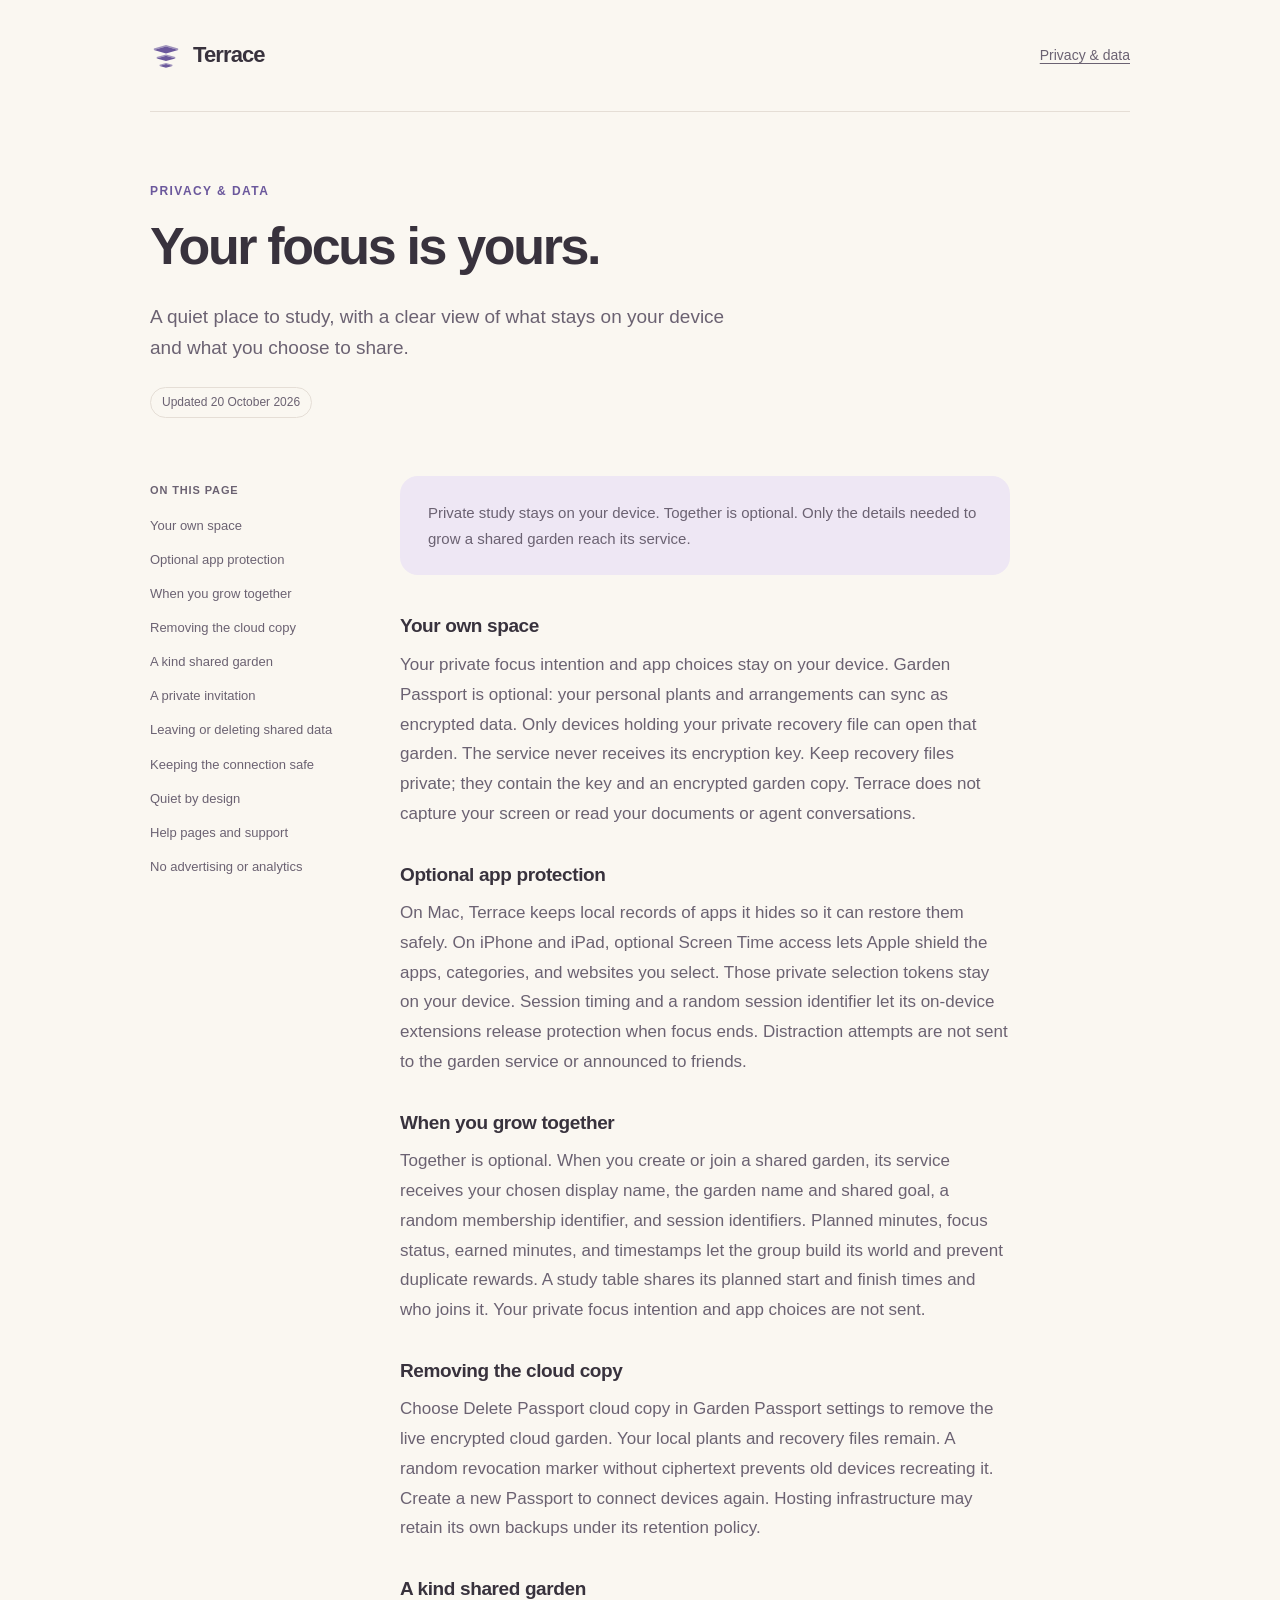
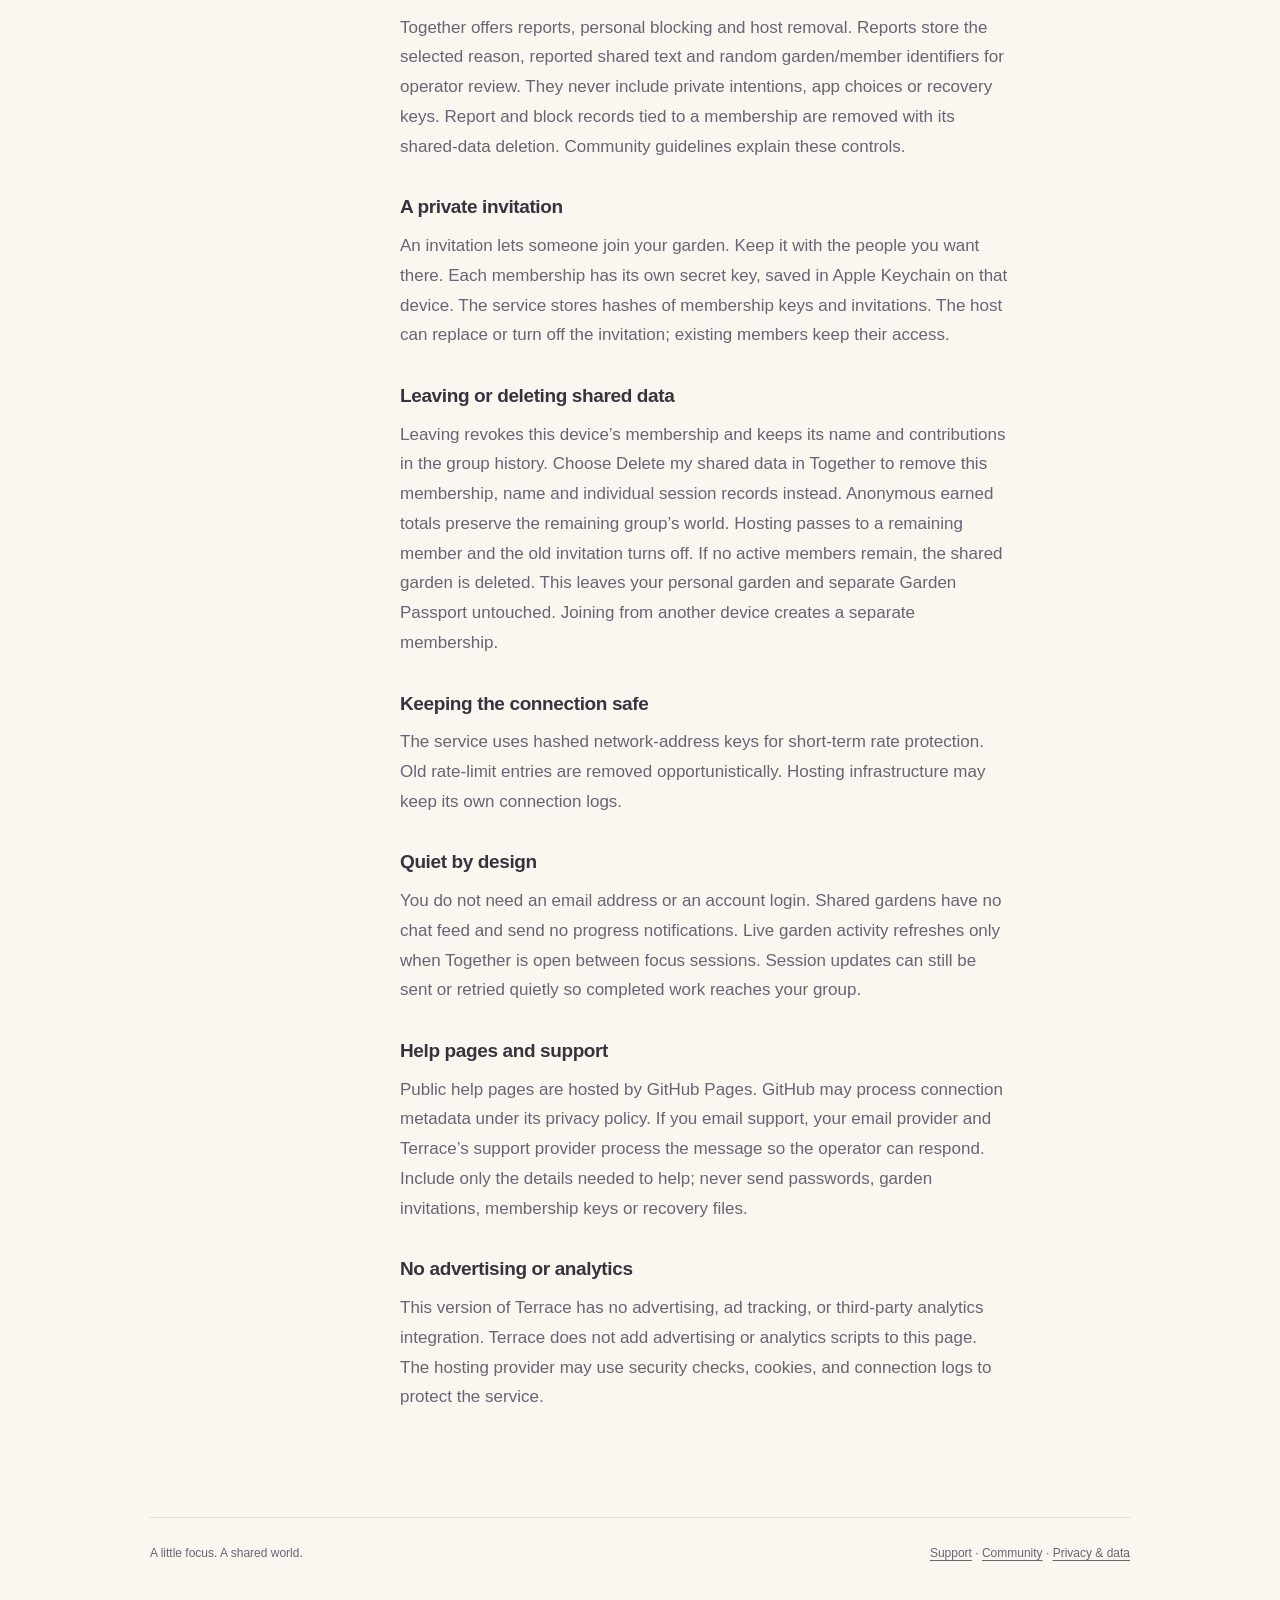
==== docs/privacy/index.html @ 82a07c38 "Publish Terrace privacy, support and community pages" ====
<!doctype html>
<html lang="en"><head><meta charset="utf-8"><meta name="referrer" content="no-referrer"><meta http-equiv="Content-Security-Policy" content="default-src 'none'; style-src 'unsafe-inline'; img-src 'self'; base-uri 'none'; form-action 'none'"><meta name="viewport" content="width=device-width, initial-scale=1"><title>Privacy & data — Terrace</title><meta name="description" content="How Terrace handles local focus, optional app protection, and invite-only shared gardens."><style>
  :root { color-scheme: light dark; --paper:#faf7f1; --card:#fffdf8; --ink:#38323d; --muted:#6b6272; --line:#e5ded6; --violet:#6b589c; --wash:#eee7f4; }
  * { box-sizing:border-box; }
  html { scroll-padding-top:2rem; }
  body { margin:0; background:var(--paper); color:var(--ink); font:17px/1.75 -apple-system,BlinkMacSystemFont,"Segoe UI",sans-serif; -webkit-font-smoothing:antialiased; }
  a { color:var(--violet); text-underline-offset:.22em; }
  a:focus-visible { outline:3px solid var(--violet); outline-offset:5px; border-radius:3px; }
  .skip { position:absolute; left:1rem; top:-5rem; padding:.5rem 1rem; background:var(--card); z-index:2; }
  .skip:focus { top:1rem; }
  .shell { max-width:1060px; margin:auto; padding:0 40px; }
  .masthead { display:flex; justify-content:space-between; align-items:center; gap:20px; min-height:112px; border-bottom:1px solid var(--line); }
  .brand { display:inline-flex; align-items:center; gap:11px; color:var(--ink); font-size:22px; font-weight:650; letter-spacing:-.04em; text-decoration:none; }
  .mark { display:block; flex:none; width:32px; height:32px; fill:var(--violet); }
  .mark .fold { opacity:.62; }
  .nav-link { color:var(--muted); font-size:14px; }
  .intro { max-width:720px; padding:70px 0 58px; }
  .eyebrow { color:var(--violet); font-size:12px; line-height:1.5; font-weight:650; letter-spacing:.12em; text-transform:uppercase; margin:0 0 17px; }
  h1 { font-size:clamp(34px,5vw,52px); font-weight:590; line-height:1.15; letter-spacing:-.045em; margin:0 0 24px; }
  .lede { max-width:610px; color:var(--muted); font-size:19px; line-height:1.65; margin:0; }
  .date { display:inline-block; color:var(--muted); font-size:12px; margin-top:24px; padding:4px 11px; border:1px solid var(--line); border-radius:20px; }
  .document { display:grid; grid-template-columns:190px minmax(0,1fr); gap:60px; align-items:start; padding-bottom:72px; }
  .contents { font-size:13px; line-height:1.55; padding-top:6px; }
  .contents p { margin:0 0 16px; color:var(--muted); font-size:11px; letter-spacing:.08em; text-transform:uppercase; font-weight:600; }
  .contents ol { list-style:none; padding:0; margin:0; display:grid; gap:14px; }
  .contents a { color:var(--muted); text-decoration:none; }
  .contents a:hover { color:var(--violet); text-decoration:underline; }
  .policy { max-width:610px; }
  .policy section { margin:0 0 33px; }
  h2 { font-size:19px; line-height:1.4; font-weight:620; letter-spacing:-.02em; margin:0 0 10px; }
  .policy p { color:var(--muted); margin:0; }
  .note { background:var(--wash); border-radius:18px; padding:24px 28px; margin:0 0 38px; }
  .note p { margin:0; font-size:15px; line-height:1.7; }
  .footer { display:flex; justify-content:space-between; gap:20px; border-top:1px solid var(--line); padding:25px 0 36px; color:var(--muted); font-size:12px; }
  .footer a { color:var(--muted); }
  .home { min-height:calc(100svh - 195px); display:flex; align-items:center; }
  .home .intro { padding:85px 0 110px; }
  .home h1 { max-width:660px; }
  .home .lede + p { color:var(--muted); font-size:15px; max-width:570px; margin-top:22px; }
  @media (max-width:720px) {
    .shell { padding:0 24px; } .masthead { min-height:88px; }
    .intro { padding:47px 0 36px; } .document { grid-template-columns:1fr; gap:30px; padding-bottom:30px; }
    .contents { padding:0 0 26px; border-bottom:1px solid var(--line); }
    .contents ol { grid-template-columns:repeat(2,minmax(0,1fr)); gap:13px 18px; }
    .lede { font-size:17px; } .note { padding:21px 23px; } .footer { flex-wrap:wrap; }
    .home .intro { padding:65px 0 90px; }
  }
  @media (prefers-color-scheme:dark) {
    :root { --paper:#252127; --card:#302a33; --ink:#f6f0e7; --muted:#bdb1c2; --line:#4d424f; --violet:#c7b6e7; --wash:#38303e; }
  }
  @media (prefers-contrast:more) { :root { --muted:var(--ink); } .contents a { text-decoration:underline; } }
  @media print { :root { color-scheme:light; --paper:#fff; --ink:#000; --muted:#222; } .contents,.skip,.nav-link { display:none; } .document { display:block; } .shell { padding:0; } .intro { padding:30px 0; } .note { border:1px solid #ddd; } }
</style></head>
<body><a class="skip" href="#main">Skip to content</a><div class="shell">
<header class="masthead"><a class="brand" href="../" aria-label="Terrace home"><svg class="mark" viewBox="0 0 100 100" aria-hidden="true" focusable="false"><path class="fold" d="M 12 31 L 50 20 L 88 31 L 88 26.5 L 50 15.5 L 12 26.5 Z M 21 57.5 L 50 49 L 79 57.5 L 79 53.5 L 50 45 L 21 53.5 Z M 30 81 L 50 75 L 70 81 L 70 77.5 L 50 71.5 L 30 77.5 Z"/><path d="M 12 31 L 50 42 L 88 31 L 50 20 Z M 21 57.5 L 50 66 L 79 57.5 L 50 49 Z M 30 81 L 50 87 L 70 81 L 50 75 Z"/></svg>Terrace</a><a class="nav-link" href="../privacy/">Privacy &amp; data</a></header>
<main id="main"><div class="intro"><p class="eyebrow">Privacy &amp; data</p><h1>Your focus is yours.</h1><p class="lede">A quiet place to study, with a clear view of what stays on your device and what you choose to share.</p><time class="date" datetime="2026-10-20">Updated 20 October 2026</time></div>
<div class="document"><nav class="contents" aria-label="On this page"><p>On this page</p><ol><li><a href="#your-space">Your own space</a></li><li><a href="#protection">Optional app protection</a></li><li><a href="#together">When you grow together</a></li><li><a href="#passport-deletion">Removing the cloud copy</a></li><li><a href="#safety">A kind shared garden</a></li><li><a href="#invitations">A private invitation</a></li><li><a href="#leaving">Leaving or deleting shared data</a></li><li><a href="#connection">Keeping the connection safe</a></li><li><a href="#quiet">Quiet by design</a></li><li><a href="#website-support">Help pages and support</a></li><li><a href="#advertising">No advertising or analytics</a></li></ol></nav>
<article class="policy" aria-label="Terrace privacy policy"><aside class="note"><p>Private study stays on your device. Together is optional. Only the details needed to grow a shared garden reach its service.</p></aside><section id="your-space" aria-labelledby="your-space-title"><h2 id="your-space-title">Your own space</h2><p>Your private focus intention and app choices stay on your device. Garden Passport is optional: your personal plants and arrangements can sync as encrypted data. Only devices holding your private recovery file can open that garden. The service never receives its encryption key. Keep recovery files private; they contain the key and an encrypted garden copy. Terrace does not capture your screen or read your documents or agent conversations.</p></section><section id="protection" aria-labelledby="protection-title"><h2 id="protection-title">Optional app protection</h2><p>On Mac, Terrace keeps local records of apps it hides so it can restore them safely. On iPhone and iPad, optional Screen Time access lets Apple shield the apps, categories, and websites you select. Those private selection tokens stay on your device. Session timing and a random session identifier let its on-device extensions release protection when focus ends. Distraction attempts are not sent to the garden service or announced to friends.</p></section><section id="together" aria-labelledby="together-title"><h2 id="together-title">When you grow together</h2><p>Together is optional. When you create or join a shared garden, its service receives your chosen display name, the garden name and shared goal, a random membership identifier, and session identifiers. Planned minutes, focus status, earned minutes, and timestamps let the group build its world and prevent duplicate rewards. A study table shares its planned start and finish times and who joins it. Your private focus intention and app choices are not sent.</p></section><section id="passport-deletion" aria-labelledby="passport-deletion-title"><h2 id="passport-deletion-title">Removing the cloud copy</h2><p>Choose Delete Passport cloud copy in Garden Passport settings to remove the live encrypted cloud garden. Your local plants and recovery files remain. A random revocation marker without ciphertext prevents old devices recreating it. Create a new Passport to connect devices again. Hosting infrastructure may retain its own backups under its retention policy.</p></section><section id="safety" aria-labelledby="safety-title"><h2 id="safety-title">A kind shared garden</h2><p>Together offers reports, personal blocking and host removal. Reports store the selected reason, reported shared text and random garden/member identifiers for operator review. They never include private intentions, app choices or recovery keys. Report and block records tied to a membership are removed with its shared-data deletion. Community guidelines explain these controls.</p></section><section id="invitations" aria-labelledby="invitations-title"><h2 id="invitations-title">A private invitation</h2><p>An invitation lets someone join your garden. Keep it with the people you want there. Each membership has its own secret key, saved in Apple Keychain on that device. The service stores hashes of membership keys and invitations. The host can replace or turn off the invitation; existing members keep their access.</p></section><section id="leaving" aria-labelledby="leaving-title"><h2 id="leaving-title">Leaving or deleting shared data</h2><p>Leaving revokes this device’s membership and keeps its name and contributions in the group history. Choose Delete my shared data in Together to remove this membership, name and individual session records instead. Anonymous earned totals preserve the remaining group’s world. Hosting passes to a remaining member and the old invitation turns off. If no active members remain, the shared garden is deleted. This leaves your personal garden and separate Garden Passport untouched. Joining from another device creates a separate membership.</p></section><section id="connection" aria-labelledby="connection-title"><h2 id="connection-title">Keeping the connection safe</h2><p>The service uses hashed network-address keys for short-term rate protection. Old rate-limit entries are removed opportunistically. Hosting infrastructure may keep its own connection logs.</p></section><section id="quiet" aria-labelledby="quiet-title"><h2 id="quiet-title">Quiet by design</h2><p>You do not need an email address or an account login. Shared gardens have no chat feed and send no progress notifications. Live garden activity refreshes only when Together is open between focus sessions. Session updates can still be sent or retried quietly so completed work reaches your group.</p></section><section id="website-support" aria-labelledby="website-support-title"><h2 id="website-support-title">Help pages and support</h2><p>Public help pages are hosted by GitHub Pages. GitHub may process connection metadata under its privacy policy. If you email support, your email provider and Terrace’s support provider process the message so the operator can respond. Include only the details needed to help; never send passwords, garden invitations, membership keys or recovery files.</p></section><section id="advertising" aria-labelledby="advertising-title"><h2 id="advertising-title">No advertising or analytics</h2><p>This version of Terrace has no advertising, ad tracking, or third-party analytics integration. Terrace does not add advertising or analytics scripts to this page. The hosting provider may use security checks, cookies, and connection logs to protect the service.</p></section></article></div></main>
<footer class="footer"><span>A little focus. A shared world.</span><span><a href="../support/">Support</a> · <a href="../community/">Community</a> · <a href="../privacy/">Privacy &amp; data</a></span></footer>
</div></body></html>
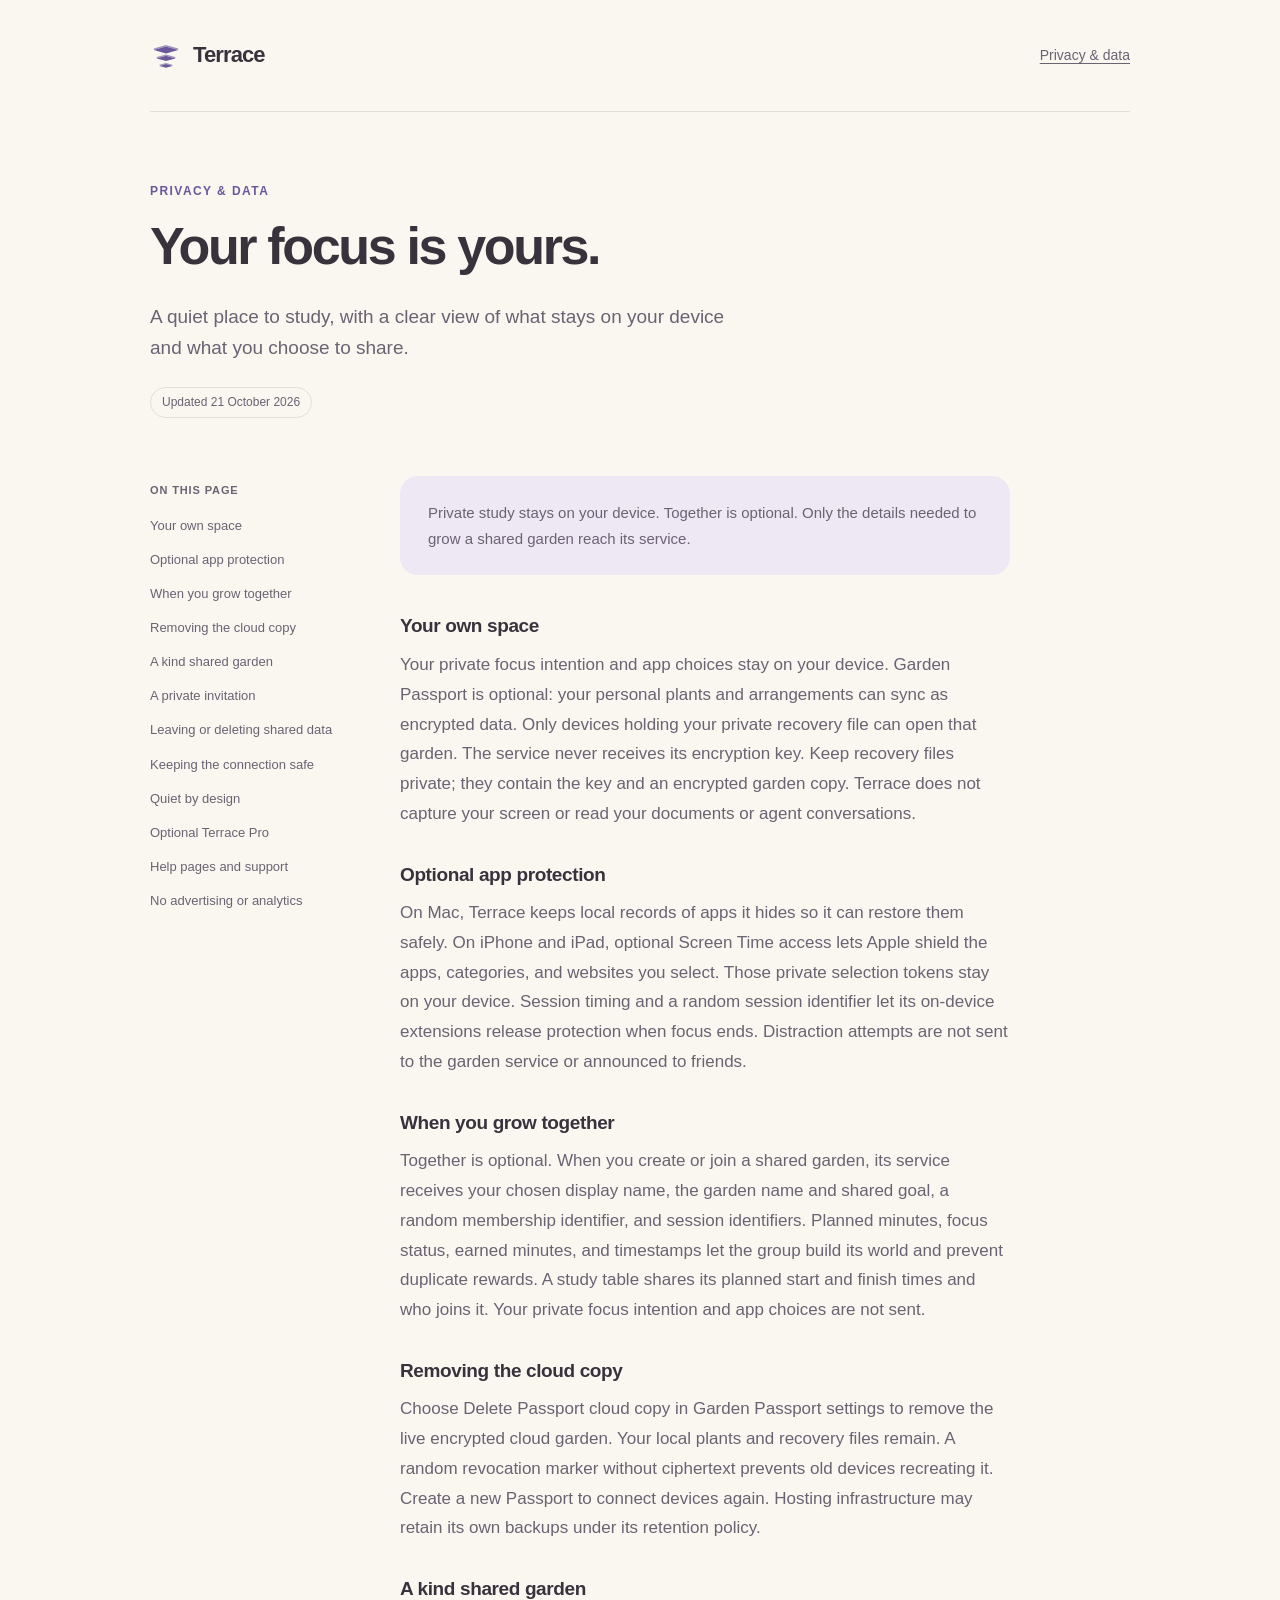
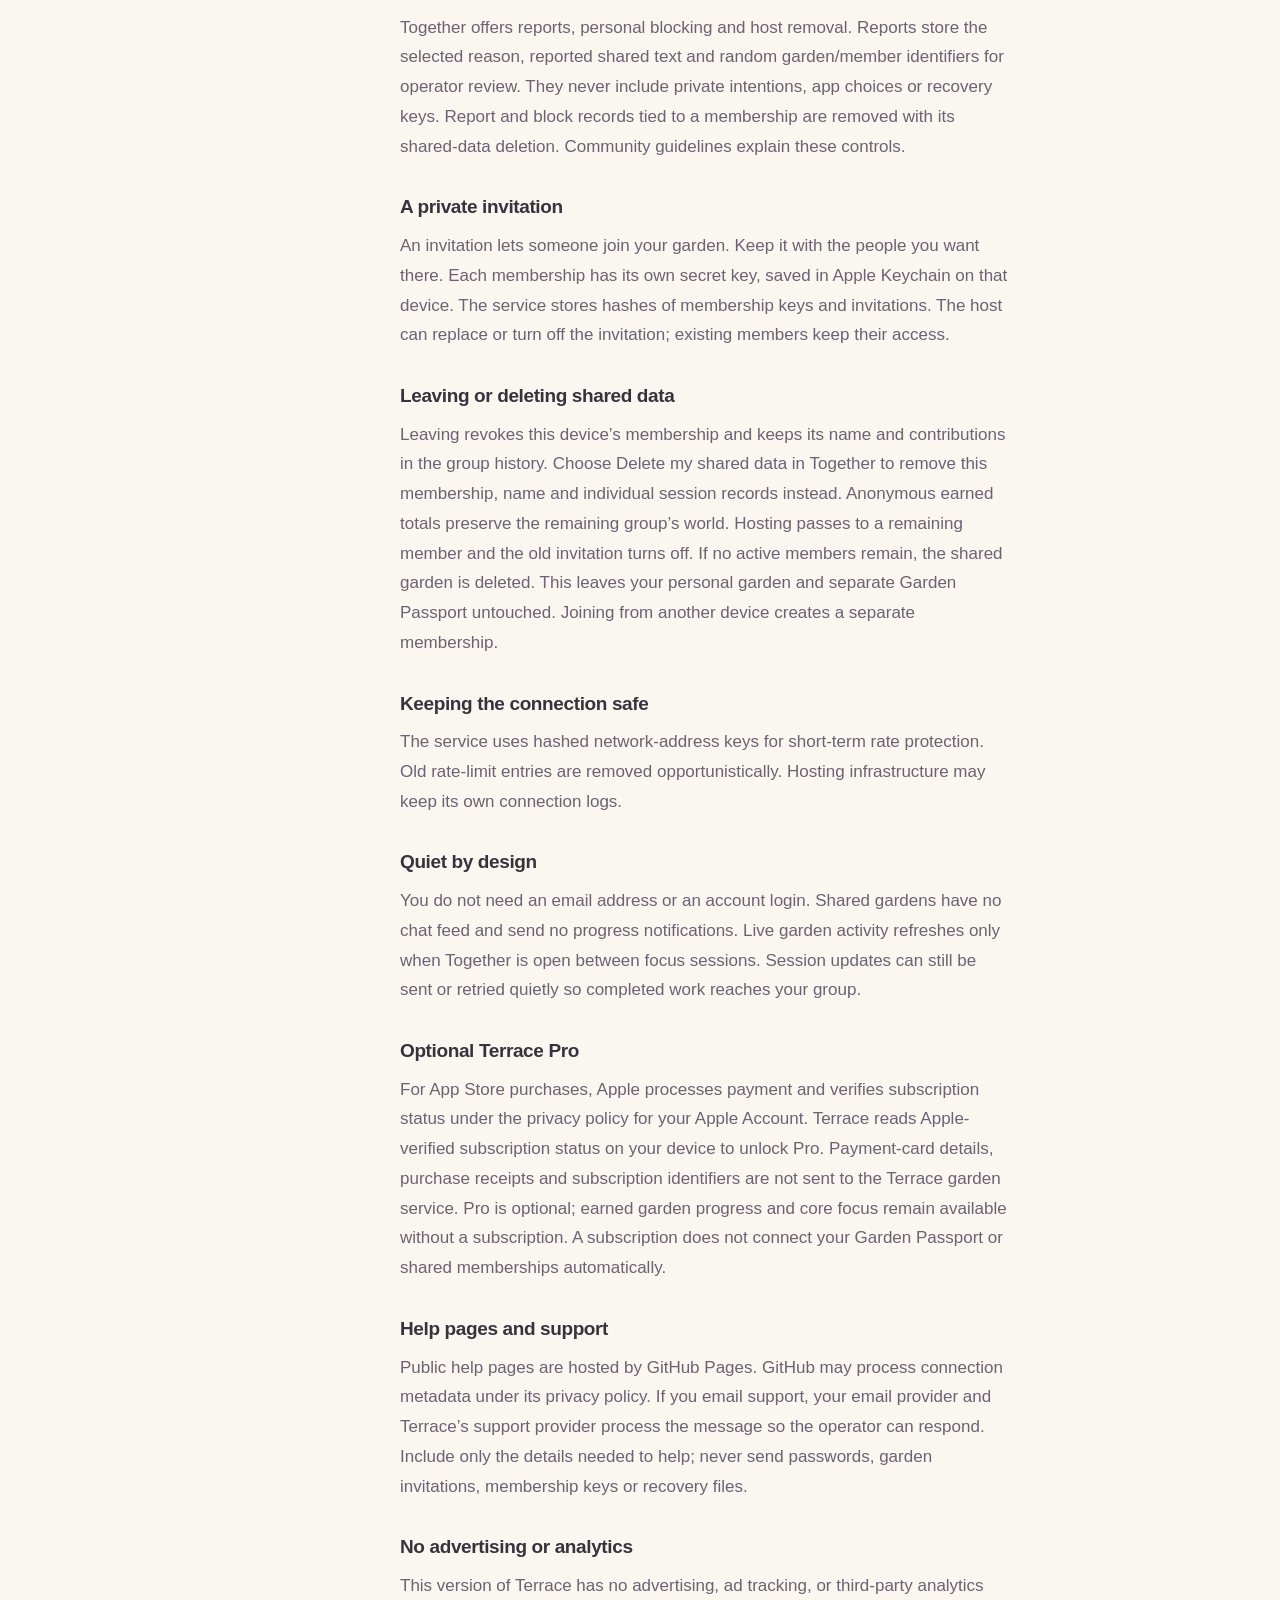
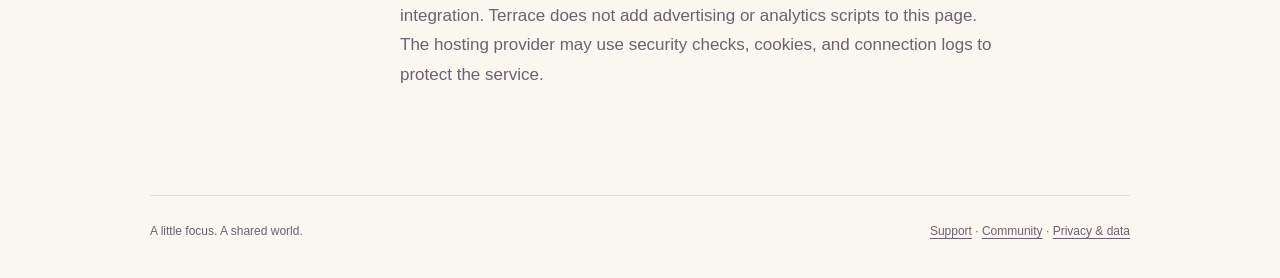
==== commit 9bed70a7: "Explain optional Pro purchases and subscription recovery" ====
--- a/docs/privacy/index.html
+++ b/docs/privacy/index.html
@@ -53,8 +53,8 @@
 </style></head>
 <body><a class="skip" href="#main">Skip to content</a><div class="shell">
 <header class="masthead"><a class="brand" href="../" aria-label="Terrace home"><svg class="mark" viewBox="0 0 100 100" aria-hidden="true" focusable="false"><path class="fold" d="M 12 31 L 50 20 L 88 31 L 88 26.5 L 50 15.5 L 12 26.5 Z M 21 57.5 L 50 49 L 79 57.5 L 79 53.5 L 50 45 L 21 53.5 Z M 30 81 L 50 75 L 70 81 L 70 77.5 L 50 71.5 L 30 77.5 Z"/><path d="M 12 31 L 50 42 L 88 31 L 50 20 Z M 21 57.5 L 50 66 L 79 57.5 L 50 49 Z M 30 81 L 50 87 L 70 81 L 50 75 Z"/></svg>Terrace</a><a class="nav-link" href="../privacy/">Privacy &amp; data</a></header>
-<main id="main"><div class="intro"><p class="eyebrow">Privacy &amp; data</p><h1>Your focus is yours.</h1><p class="lede">A quiet place to study, with a clear view of what stays on your device and what you choose to share.</p><time class="date" datetime="2026-10-20">Updated 20 October 2026</time></div>
-<div class="document"><nav class="contents" aria-label="On this page"><p>On this page</p><ol><li><a href="#your-space">Your own space</a></li><li><a href="#protection">Optional app protection</a></li><li><a href="#together">When you grow together</a></li><li><a href="#passport-deletion">Removing the cloud copy</a></li><li><a href="#safety">A kind shared garden</a></li><li><a href="#invitations">A private invitation</a></li><li><a href="#leaving">Leaving or deleting shared data</a></li><li><a href="#connection">Keeping the connection safe</a></li><li><a href="#quiet">Quiet by design</a></li><li><a href="#website-support">Help pages and support</a></li><li><a href="#advertising">No advertising or analytics</a></li></ol></nav>
-<article class="policy" aria-label="Terrace privacy policy"><aside class="note"><p>Private study stays on your device. Together is optional. Only the details needed to grow a shared garden reach its service.</p></aside><section id="your-space" aria-labelledby="your-space-title"><h2 id="your-space-title">Your own space</h2><p>Your private focus intention and app choices stay on your device. Garden Passport is optional: your personal plants and arrangements can sync as encrypted data. Only devices holding your private recovery file can open that garden. The service never receives its encryption key. Keep recovery files private; they contain the key and an encrypted garden copy. Terrace does not capture your screen or read your documents or agent conversations.</p></section><section id="protection" aria-labelledby="protection-title"><h2 id="protection-title">Optional app protection</h2><p>On Mac, Terrace keeps local records of apps it hides so it can restore them safely. On iPhone and iPad, optional Screen Time access lets Apple shield the apps, categories, and websites you select. Those private selection tokens stay on your device. Session timing and a random session identifier let its on-device extensions release protection when focus ends. Distraction attempts are not sent to the garden service or announced to friends.</p></section><section id="together" aria-labelledby="together-title"><h2 id="together-title">When you grow together</h2><p>Together is optional. When you create or join a shared garden, its service receives your chosen display name, the garden name and shared goal, a random membership identifier, and session identifiers. Planned minutes, focus status, earned minutes, and timestamps let the group build its world and prevent duplicate rewards. A study table shares its planned start and finish times and who joins it. Your private focus intention and app choices are not sent.</p></section><section id="passport-deletion" aria-labelledby="passport-deletion-title"><h2 id="passport-deletion-title">Removing the cloud copy</h2><p>Choose Delete Passport cloud copy in Garden Passport settings to remove the live encrypted cloud garden. Your local plants and recovery files remain. A random revocation marker without ciphertext prevents old devices recreating it. Create a new Passport to connect devices again. Hosting infrastructure may retain its own backups under its retention policy.</p></section><section id="safety" aria-labelledby="safety-title"><h2 id="safety-title">A kind shared garden</h2><p>Together offers reports, personal blocking and host removal. Reports store the selected reason, reported shared text and random garden/member identifiers for operator review. They never include private intentions, app choices or recovery keys. Report and block records tied to a membership are removed with its shared-data deletion. Community guidelines explain these controls.</p></section><section id="invitations" aria-labelledby="invitations-title"><h2 id="invitations-title">A private invitation</h2><p>An invitation lets someone join your garden. Keep it with the people you want there. Each membership has its own secret key, saved in Apple Keychain on that device. The service stores hashes of membership keys and invitations. The host can replace or turn off the invitation; existing members keep their access.</p></section><section id="leaving" aria-labelledby="leaving-title"><h2 id="leaving-title">Leaving or deleting shared data</h2><p>Leaving revokes this device’s membership and keeps its name and contributions in the group history. Choose Delete my shared data in Together to remove this membership, name and individual session records instead. Anonymous earned totals preserve the remaining group’s world. Hosting passes to a remaining member and the old invitation turns off. If no active members remain, the shared garden is deleted. This leaves your personal garden and separate Garden Passport untouched. Joining from another device creates a separate membership.</p></section><section id="connection" aria-labelledby="connection-title"><h2 id="connection-title">Keeping the connection safe</h2><p>The service uses hashed network-address keys for short-term rate protection. Old rate-limit entries are removed opportunistically. Hosting infrastructure may keep its own connection logs.</p></section><section id="quiet" aria-labelledby="quiet-title"><h2 id="quiet-title">Quiet by design</h2><p>You do not need an email address or an account login. Shared gardens have no chat feed and send no progress notifications. Live garden activity refreshes only when Together is open between focus sessions. Session updates can still be sent or retried quietly so completed work reaches your group.</p></section><section id="website-support" aria-labelledby="website-support-title"><h2 id="website-support-title">Help pages and support</h2><p>Public help pages are hosted by GitHub Pages. GitHub may process connection metadata under its privacy policy. If you email support, your email provider and Terrace’s support provider process the message so the operator can respond. Include only the details needed to help; never send passwords, garden invitations, membership keys or recovery files.</p></section><section id="advertising" aria-labelledby="advertising-title"><h2 id="advertising-title">No advertising or analytics</h2><p>This version of Terrace has no advertising, ad tracking, or third-party analytics integration. Terrace does not add advertising or analytics scripts to this page. The hosting provider may use security checks, cookies, and connection logs to protect the service.</p></section></article></div></main>
+<main id="main"><div class="intro"><p class="eyebrow">Privacy &amp; data</p><h1>Your focus is yours.</h1><p class="lede">A quiet place to study, with a clear view of what stays on your device and what you choose to share.</p><time class="date" datetime="2026-10-21">Updated 21 October 2026</time></div>
+<div class="document"><nav class="contents" aria-label="On this page"><p>On this page</p><ol><li><a href="#your-space">Your own space</a></li><li><a href="#protection">Optional app protection</a></li><li><a href="#together">When you grow together</a></li><li><a href="#passport-deletion">Removing the cloud copy</a></li><li><a href="#safety">A kind shared garden</a></li><li><a href="#invitations">A private invitation</a></li><li><a href="#leaving">Leaving or deleting shared data</a></li><li><a href="#connection">Keeping the connection safe</a></li><li><a href="#quiet">Quiet by design</a></li><li><a href="#purchases">Optional Terrace Pro</a></li><li><a href="#website-support">Help pages and support</a></li><li><a href="#advertising">No advertising or analytics</a></li></ol></nav>
+<article class="policy" aria-label="Terrace privacy policy"><aside class="note"><p>Private study stays on your device. Together is optional. Only the details needed to grow a shared garden reach its service.</p></aside><section id="your-space" aria-labelledby="your-space-title"><h2 id="your-space-title">Your own space</h2><p>Your private focus intention and app choices stay on your device. Garden Passport is optional: your personal plants and arrangements can sync as encrypted data. Only devices holding your private recovery file can open that garden. The service never receives its encryption key. Keep recovery files private; they contain the key and an encrypted garden copy. Terrace does not capture your screen or read your documents or agent conversations.</p></section><section id="protection" aria-labelledby="protection-title"><h2 id="protection-title">Optional app protection</h2><p>On Mac, Terrace keeps local records of apps it hides so it can restore them safely. On iPhone and iPad, optional Screen Time access lets Apple shield the apps, categories, and websites you select. Those private selection tokens stay on your device. Session timing and a random session identifier let its on-device extensions release protection when focus ends. Distraction attempts are not sent to the garden service or announced to friends.</p></section><section id="together" aria-labelledby="together-title"><h2 id="together-title">When you grow together</h2><p>Together is optional. When you create or join a shared garden, its service receives your chosen display name, the garden name and shared goal, a random membership identifier, and session identifiers. Planned minutes, focus status, earned minutes, and timestamps let the group build its world and prevent duplicate rewards. A study table shares its planned start and finish times and who joins it. Your private focus intention and app choices are not sent.</p></section><section id="passport-deletion" aria-labelledby="passport-deletion-title"><h2 id="passport-deletion-title">Removing the cloud copy</h2><p>Choose Delete Passport cloud copy in Garden Passport settings to remove the live encrypted cloud garden. Your local plants and recovery files remain. A random revocation marker without ciphertext prevents old devices recreating it. Create a new Passport to connect devices again. Hosting infrastructure may retain its own backups under its retention policy.</p></section><section id="safety" aria-labelledby="safety-title"><h2 id="safety-title">A kind shared garden</h2><p>Together offers reports, personal blocking and host removal. Reports store the selected reason, reported shared text and random garden/member identifiers for operator review. They never include private intentions, app choices or recovery keys. Report and block records tied to a membership are removed with its shared-data deletion. Community guidelines explain these controls.</p></section><section id="invitations" aria-labelledby="invitations-title"><h2 id="invitations-title">A private invitation</h2><p>An invitation lets someone join your garden. Keep it with the people you want there. Each membership has its own secret key, saved in Apple Keychain on that device. The service stores hashes of membership keys and invitations. The host can replace or turn off the invitation; existing members keep their access.</p></section><section id="leaving" aria-labelledby="leaving-title"><h2 id="leaving-title">Leaving or deleting shared data</h2><p>Leaving revokes this device’s membership and keeps its name and contributions in the group history. Choose Delete my shared data in Together to remove this membership, name and individual session records instead. Anonymous earned totals preserve the remaining group’s world. Hosting passes to a remaining member and the old invitation turns off. If no active members remain, the shared garden is deleted. This leaves your personal garden and separate Garden Passport untouched. Joining from another device creates a separate membership.</p></section><section id="connection" aria-labelledby="connection-title"><h2 id="connection-title">Keeping the connection safe</h2><p>The service uses hashed network-address keys for short-term rate protection. Old rate-limit entries are removed opportunistically. Hosting infrastructure may keep its own connection logs.</p></section><section id="quiet" aria-labelledby="quiet-title"><h2 id="quiet-title">Quiet by design</h2><p>You do not need an email address or an account login. Shared gardens have no chat feed and send no progress notifications. Live garden activity refreshes only when Together is open between focus sessions. Session updates can still be sent or retried quietly so completed work reaches your group.</p></section><section id="purchases" aria-labelledby="purchases-title"><h2 id="purchases-title">Optional Terrace Pro</h2><p>For App Store purchases, Apple processes payment and verifies subscription status under the privacy policy for your Apple Account. Terrace reads Apple-verified subscription status on your device to unlock Pro. Payment-card details, purchase receipts and subscription identifiers are not sent to the Terrace garden service. Pro is optional; earned garden progress and core focus remain available without a subscription. A subscription does not connect your Garden Passport or shared memberships automatically.</p></section><section id="website-support" aria-labelledby="website-support-title"><h2 id="website-support-title">Help pages and support</h2><p>Public help pages are hosted by GitHub Pages. GitHub may process connection metadata under its privacy policy. If you email support, your email provider and Terrace’s support provider process the message so the operator can respond. Include only the details needed to help; never send passwords, garden invitations, membership keys or recovery files.</p></section><section id="advertising" aria-labelledby="advertising-title"><h2 id="advertising-title">No advertising or analytics</h2><p>This version of Terrace has no advertising, ad tracking, or third-party analytics integration. Terrace does not add advertising or analytics scripts to this page. The hosting provider may use security checks, cookies, and connection logs to protect the service.</p></section></article></div></main>
 <footer class="footer"><span>A little focus. A shared world.</span><span><a href="../support/">Support</a> · <a href="../community/">Community</a> · <a href="../privacy/">Privacy &amp; data</a></span></footer>
 </div></body></html>
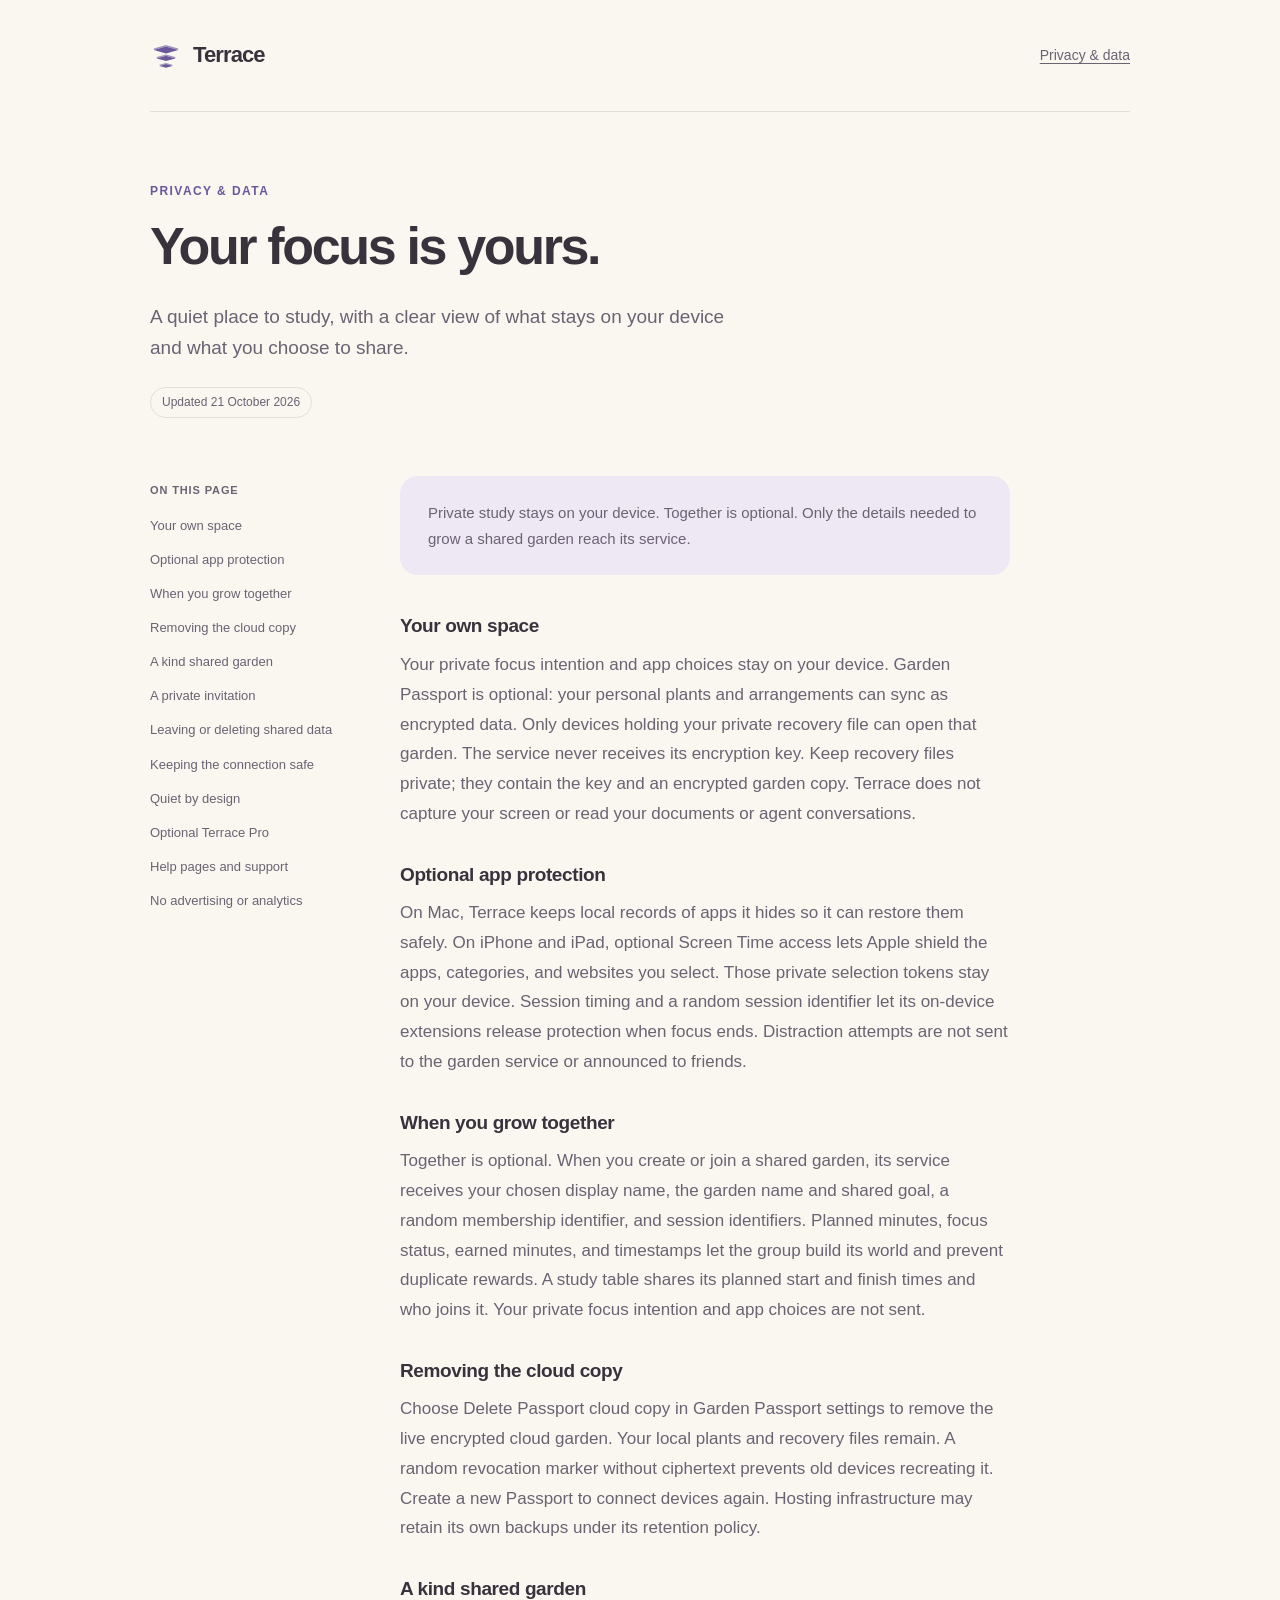
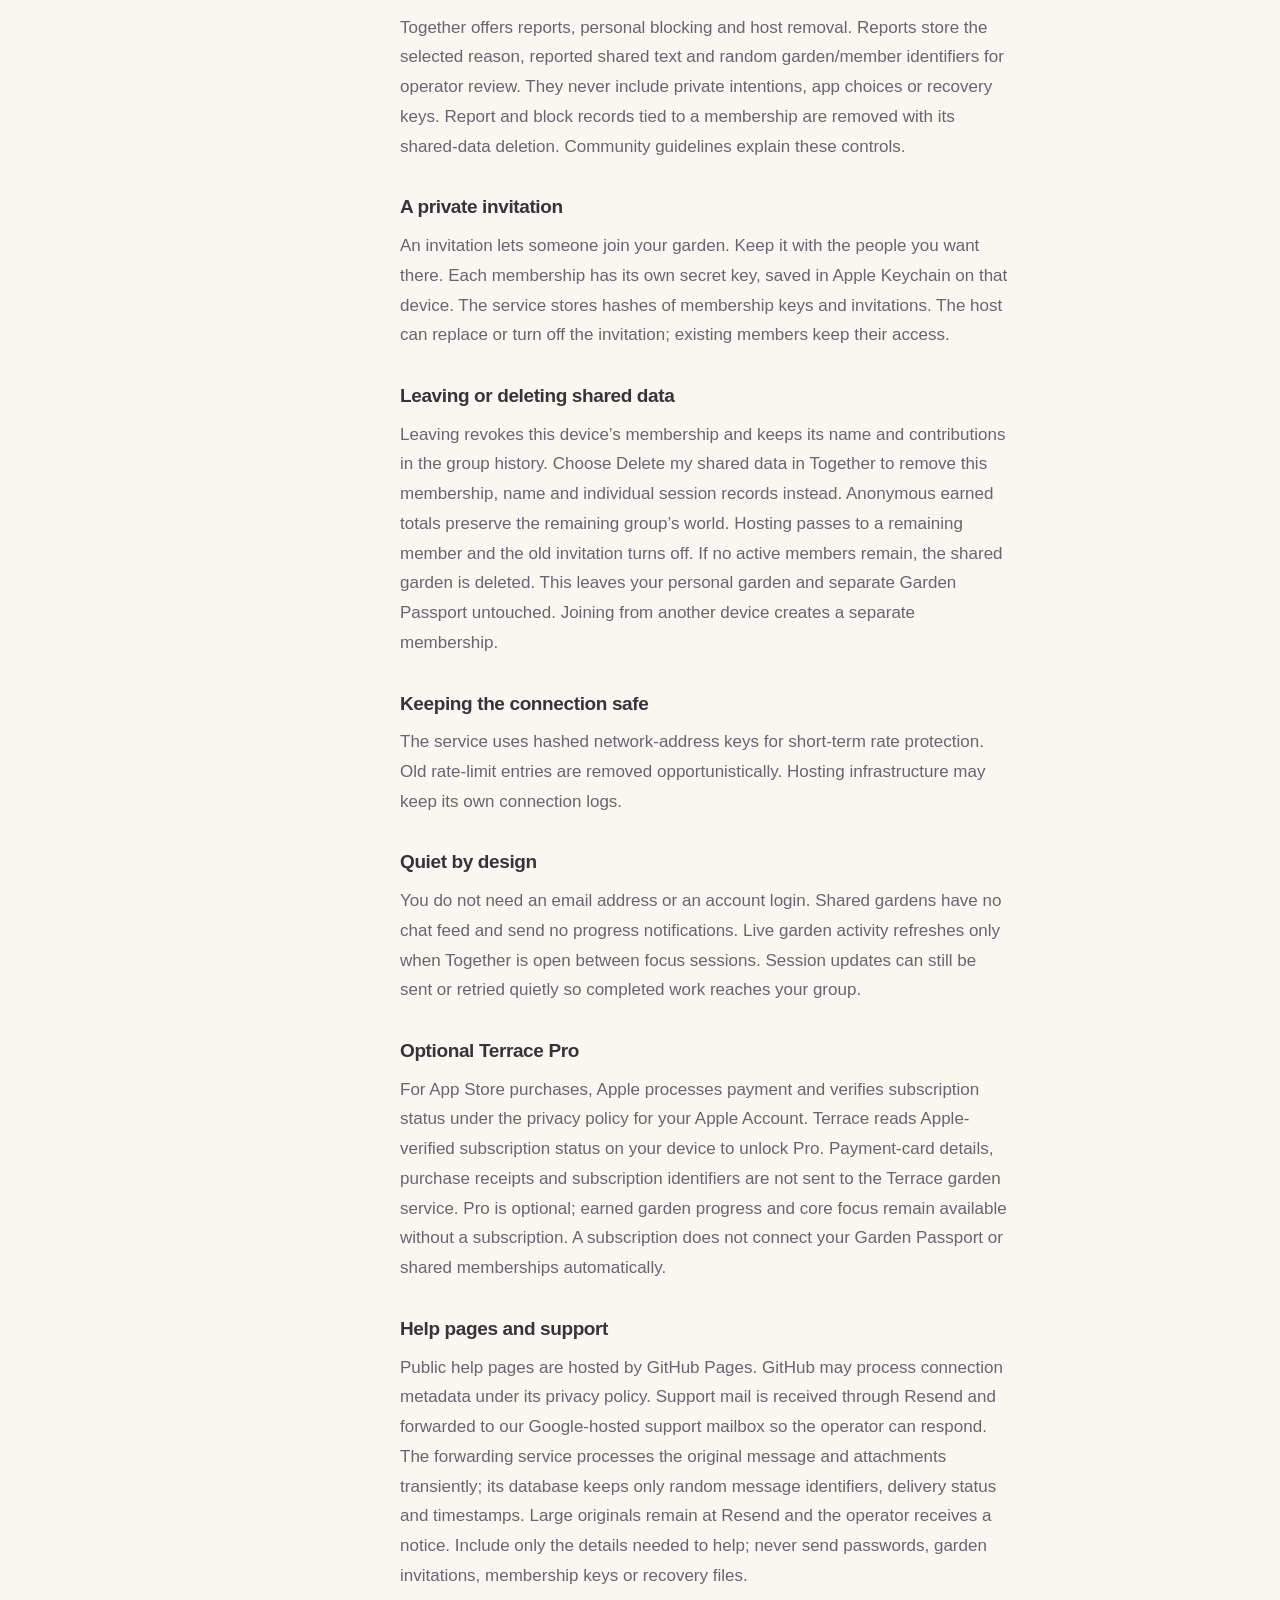
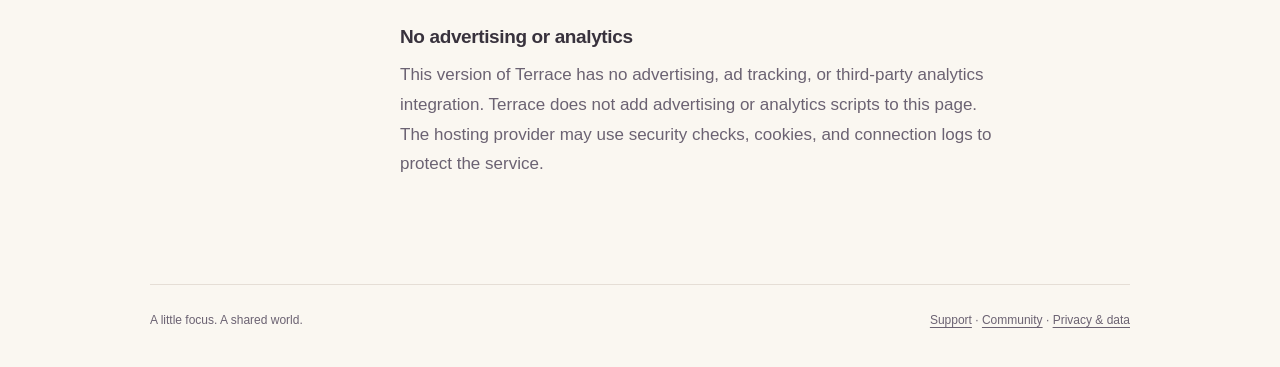
==== commit 6e28887e: "Disclose support forwarding providers and processing" ====
--- a/docs/privacy/index.html
+++ b/docs/privacy/index.html
@@ -55,6 +55,6 @@
 <header class="masthead"><a class="brand" href="../" aria-label="Terrace home"><svg class="mark" viewBox="0 0 100 100" aria-hidden="true" focusable="false"><path class="fold" d="M 12 31 L 50 20 L 88 31 L 88 26.5 L 50 15.5 L 12 26.5 Z M 21 57.5 L 50 49 L 79 57.5 L 79 53.5 L 50 45 L 21 53.5 Z M 30 81 L 50 75 L 70 81 L 70 77.5 L 50 71.5 L 30 77.5 Z"/><path d="M 12 31 L 50 42 L 88 31 L 50 20 Z M 21 57.5 L 50 66 L 79 57.5 L 50 49 Z M 30 81 L 50 87 L 70 81 L 50 75 Z"/></svg>Terrace</a><a class="nav-link" href="../privacy/">Privacy &amp; data</a></header>
 <main id="main"><div class="intro"><p class="eyebrow">Privacy &amp; data</p><h1>Your focus is yours.</h1><p class="lede">A quiet place to study, with a clear view of what stays on your device and what you choose to share.</p><time class="date" datetime="2026-10-21">Updated 21 October 2026</time></div>
 <div class="document"><nav class="contents" aria-label="On this page"><p>On this page</p><ol><li><a href="#your-space">Your own space</a></li><li><a href="#protection">Optional app protection</a></li><li><a href="#together">When you grow together</a></li><li><a href="#passport-deletion">Removing the cloud copy</a></li><li><a href="#safety">A kind shared garden</a></li><li><a href="#invitations">A private invitation</a></li><li><a href="#leaving">Leaving or deleting shared data</a></li><li><a href="#connection">Keeping the connection safe</a></li><li><a href="#quiet">Quiet by design</a></li><li><a href="#purchases">Optional Terrace Pro</a></li><li><a href="#website-support">Help pages and support</a></li><li><a href="#advertising">No advertising or analytics</a></li></ol></nav>
-<article class="policy" aria-label="Terrace privacy policy"><aside class="note"><p>Private study stays on your device. Together is optional. Only the details needed to grow a shared garden reach its service.</p></aside><section id="your-space" aria-labelledby="your-space-title"><h2 id="your-space-title">Your own space</h2><p>Your private focus intention and app choices stay on your device. Garden Passport is optional: your personal plants and arrangements can sync as encrypted data. Only devices holding your private recovery file can open that garden. The service never receives its encryption key. Keep recovery files private; they contain the key and an encrypted garden copy. Terrace does not capture your screen or read your documents or agent conversations.</p></section><section id="protection" aria-labelledby="protection-title"><h2 id="protection-title">Optional app protection</h2><p>On Mac, Terrace keeps local records of apps it hides so it can restore them safely. On iPhone and iPad, optional Screen Time access lets Apple shield the apps, categories, and websites you select. Those private selection tokens stay on your device. Session timing and a random session identifier let its on-device extensions release protection when focus ends. Distraction attempts are not sent to the garden service or announced to friends.</p></section><section id="together" aria-labelledby="together-title"><h2 id="together-title">When you grow together</h2><p>Together is optional. When you create or join a shared garden, its service receives your chosen display name, the garden name and shared goal, a random membership identifier, and session identifiers. Planned minutes, focus status, earned minutes, and timestamps let the group build its world and prevent duplicate rewards. A study table shares its planned start and finish times and who joins it. Your private focus intention and app choices are not sent.</p></section><section id="passport-deletion" aria-labelledby="passport-deletion-title"><h2 id="passport-deletion-title">Removing the cloud copy</h2><p>Choose Delete Passport cloud copy in Garden Passport settings to remove the live encrypted cloud garden. Your local plants and recovery files remain. A random revocation marker without ciphertext prevents old devices recreating it. Create a new Passport to connect devices again. Hosting infrastructure may retain its own backups under its retention policy.</p></section><section id="safety" aria-labelledby="safety-title"><h2 id="safety-title">A kind shared garden</h2><p>Together offers reports, personal blocking and host removal. Reports store the selected reason, reported shared text and random garden/member identifiers for operator review. They never include private intentions, app choices or recovery keys. Report and block records tied to a membership are removed with its shared-data deletion. Community guidelines explain these controls.</p></section><section id="invitations" aria-labelledby="invitations-title"><h2 id="invitations-title">A private invitation</h2><p>An invitation lets someone join your garden. Keep it with the people you want there. Each membership has its own secret key, saved in Apple Keychain on that device. The service stores hashes of membership keys and invitations. The host can replace or turn off the invitation; existing members keep their access.</p></section><section id="leaving" aria-labelledby="leaving-title"><h2 id="leaving-title">Leaving or deleting shared data</h2><p>Leaving revokes this device’s membership and keeps its name and contributions in the group history. Choose Delete my shared data in Together to remove this membership, name and individual session records instead. Anonymous earned totals preserve the remaining group’s world. Hosting passes to a remaining member and the old invitation turns off. If no active members remain, the shared garden is deleted. This leaves your personal garden and separate Garden Passport untouched. Joining from another device creates a separate membership.</p></section><section id="connection" aria-labelledby="connection-title"><h2 id="connection-title">Keeping the connection safe</h2><p>The service uses hashed network-address keys for short-term rate protection. Old rate-limit entries are removed opportunistically. Hosting infrastructure may keep its own connection logs.</p></section><section id="quiet" aria-labelledby="quiet-title"><h2 id="quiet-title">Quiet by design</h2><p>You do not need an email address or an account login. Shared gardens have no chat feed and send no progress notifications. Live garden activity refreshes only when Together is open between focus sessions. Session updates can still be sent or retried quietly so completed work reaches your group.</p></section><section id="purchases" aria-labelledby="purchases-title"><h2 id="purchases-title">Optional Terrace Pro</h2><p>For App Store purchases, Apple processes payment and verifies subscription status under the privacy policy for your Apple Account. Terrace reads Apple-verified subscription status on your device to unlock Pro. Payment-card details, purchase receipts and subscription identifiers are not sent to the Terrace garden service. Pro is optional; earned garden progress and core focus remain available without a subscription. A subscription does not connect your Garden Passport or shared memberships automatically.</p></section><section id="website-support" aria-labelledby="website-support-title"><h2 id="website-support-title">Help pages and support</h2><p>Public help pages are hosted by GitHub Pages. GitHub may process connection metadata under its privacy policy. If you email support, your email provider and Terrace’s support provider process the message so the operator can respond. Include only the details needed to help; never send passwords, garden invitations, membership keys or recovery files.</p></section><section id="advertising" aria-labelledby="advertising-title"><h2 id="advertising-title">No advertising or analytics</h2><p>This version of Terrace has no advertising, ad tracking, or third-party analytics integration. Terrace does not add advertising or analytics scripts to this page. The hosting provider may use security checks, cookies, and connection logs to protect the service.</p></section></article></div></main>
+<article class="policy" aria-label="Terrace privacy policy"><aside class="note"><p>Private study stays on your device. Together is optional. Only the details needed to grow a shared garden reach its service.</p></aside><section id="your-space" aria-labelledby="your-space-title"><h2 id="your-space-title">Your own space</h2><p>Your private focus intention and app choices stay on your device. Garden Passport is optional: your personal plants and arrangements can sync as encrypted data. Only devices holding your private recovery file can open that garden. The service never receives its encryption key. Keep recovery files private; they contain the key and an encrypted garden copy. Terrace does not capture your screen or read your documents or agent conversations.</p></section><section id="protection" aria-labelledby="protection-title"><h2 id="protection-title">Optional app protection</h2><p>On Mac, Terrace keeps local records of apps it hides so it can restore them safely. On iPhone and iPad, optional Screen Time access lets Apple shield the apps, categories, and websites you select. Those private selection tokens stay on your device. Session timing and a random session identifier let its on-device extensions release protection when focus ends. Distraction attempts are not sent to the garden service or announced to friends.</p></section><section id="together" aria-labelledby="together-title"><h2 id="together-title">When you grow together</h2><p>Together is optional. When you create or join a shared garden, its service receives your chosen display name, the garden name and shared goal, a random membership identifier, and session identifiers. Planned minutes, focus status, earned minutes, and timestamps let the group build its world and prevent duplicate rewards. A study table shares its planned start and finish times and who joins it. Your private focus intention and app choices are not sent.</p></section><section id="passport-deletion" aria-labelledby="passport-deletion-title"><h2 id="passport-deletion-title">Removing the cloud copy</h2><p>Choose Delete Passport cloud copy in Garden Passport settings to remove the live encrypted cloud garden. Your local plants and recovery files remain. A random revocation marker without ciphertext prevents old devices recreating it. Create a new Passport to connect devices again. Hosting infrastructure may retain its own backups under its retention policy.</p></section><section id="safety" aria-labelledby="safety-title"><h2 id="safety-title">A kind shared garden</h2><p>Together offers reports, personal blocking and host removal. Reports store the selected reason, reported shared text and random garden/member identifiers for operator review. They never include private intentions, app choices or recovery keys. Report and block records tied to a membership are removed with its shared-data deletion. Community guidelines explain these controls.</p></section><section id="invitations" aria-labelledby="invitations-title"><h2 id="invitations-title">A private invitation</h2><p>An invitation lets someone join your garden. Keep it with the people you want there. Each membership has its own secret key, saved in Apple Keychain on that device. The service stores hashes of membership keys and invitations. The host can replace or turn off the invitation; existing members keep their access.</p></section><section id="leaving" aria-labelledby="leaving-title"><h2 id="leaving-title">Leaving or deleting shared data</h2><p>Leaving revokes this device’s membership and keeps its name and contributions in the group history. Choose Delete my shared data in Together to remove this membership, name and individual session records instead. Anonymous earned totals preserve the remaining group’s world. Hosting passes to a remaining member and the old invitation turns off. If no active members remain, the shared garden is deleted. This leaves your personal garden and separate Garden Passport untouched. Joining from another device creates a separate membership.</p></section><section id="connection" aria-labelledby="connection-title"><h2 id="connection-title">Keeping the connection safe</h2><p>The service uses hashed network-address keys for short-term rate protection. Old rate-limit entries are removed opportunistically. Hosting infrastructure may keep its own connection logs.</p></section><section id="quiet" aria-labelledby="quiet-title"><h2 id="quiet-title">Quiet by design</h2><p>You do not need an email address or an account login. Shared gardens have no chat feed and send no progress notifications. Live garden activity refreshes only when Together is open between focus sessions. Session updates can still be sent or retried quietly so completed work reaches your group.</p></section><section id="purchases" aria-labelledby="purchases-title"><h2 id="purchases-title">Optional Terrace Pro</h2><p>For App Store purchases, Apple processes payment and verifies subscription status under the privacy policy for your Apple Account. Terrace reads Apple-verified subscription status on your device to unlock Pro. Payment-card details, purchase receipts and subscription identifiers are not sent to the Terrace garden service. Pro is optional; earned garden progress and core focus remain available without a subscription. A subscription does not connect your Garden Passport or shared memberships automatically.</p></section><section id="website-support" aria-labelledby="website-support-title"><h2 id="website-support-title">Help pages and support</h2><p>Public help pages are hosted by GitHub Pages. GitHub may process connection metadata under its privacy policy. Support mail is received through Resend and forwarded to our Google-hosted support mailbox so the operator can respond. The forwarding service processes the original message and attachments transiently; its database keeps only random message identifiers, delivery status and timestamps. Large originals remain at Resend and the operator receives a notice. Include only the details needed to help; never send passwords, garden invitations, membership keys or recovery files.</p></section><section id="advertising" aria-labelledby="advertising-title"><h2 id="advertising-title">No advertising or analytics</h2><p>This version of Terrace has no advertising, ad tracking, or third-party analytics integration. Terrace does not add advertising or analytics scripts to this page. The hosting provider may use security checks, cookies, and connection logs to protect the service.</p></section></article></div></main>
 <footer class="footer"><span>A little focus. A shared world.</span><span><a href="../support/">Support</a> · <a href="../community/">Community</a> · <a href="../privacy/">Privacy &amp; data</a></span></footer>
 </div></body></html>
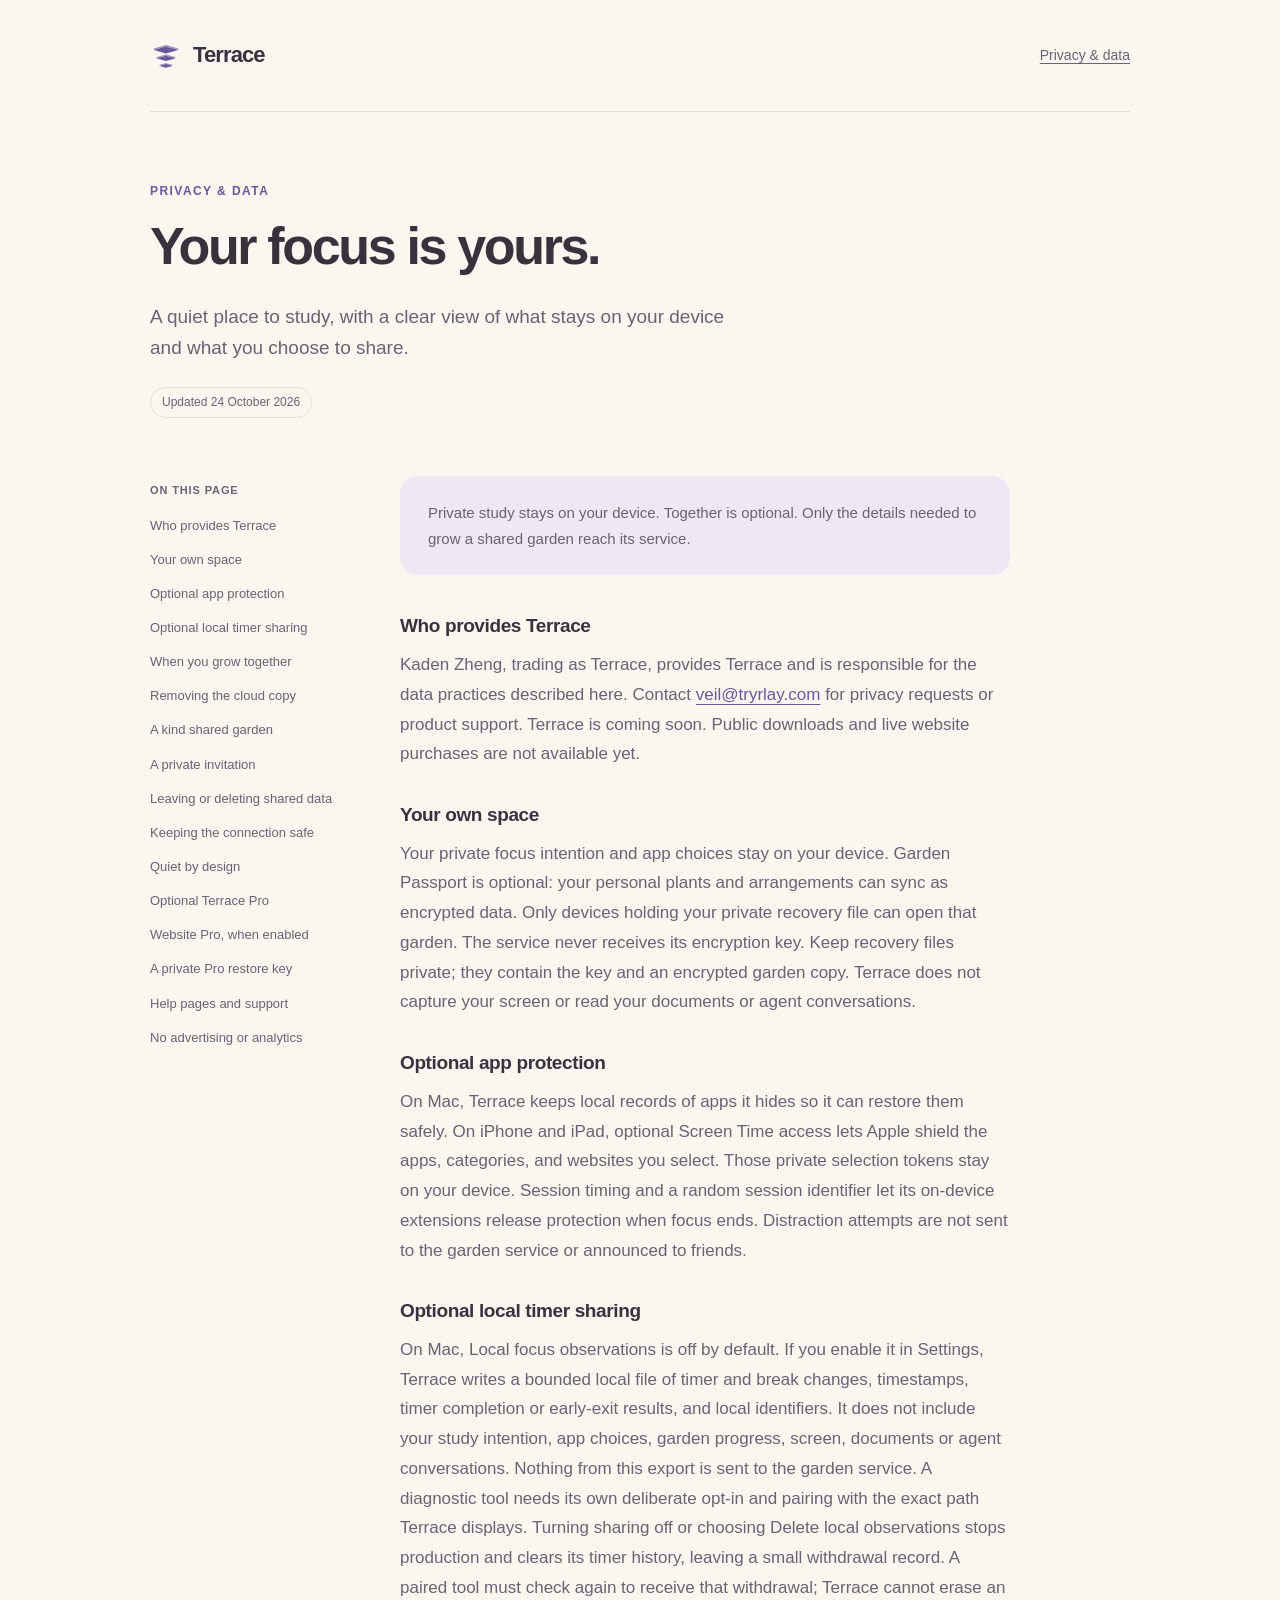
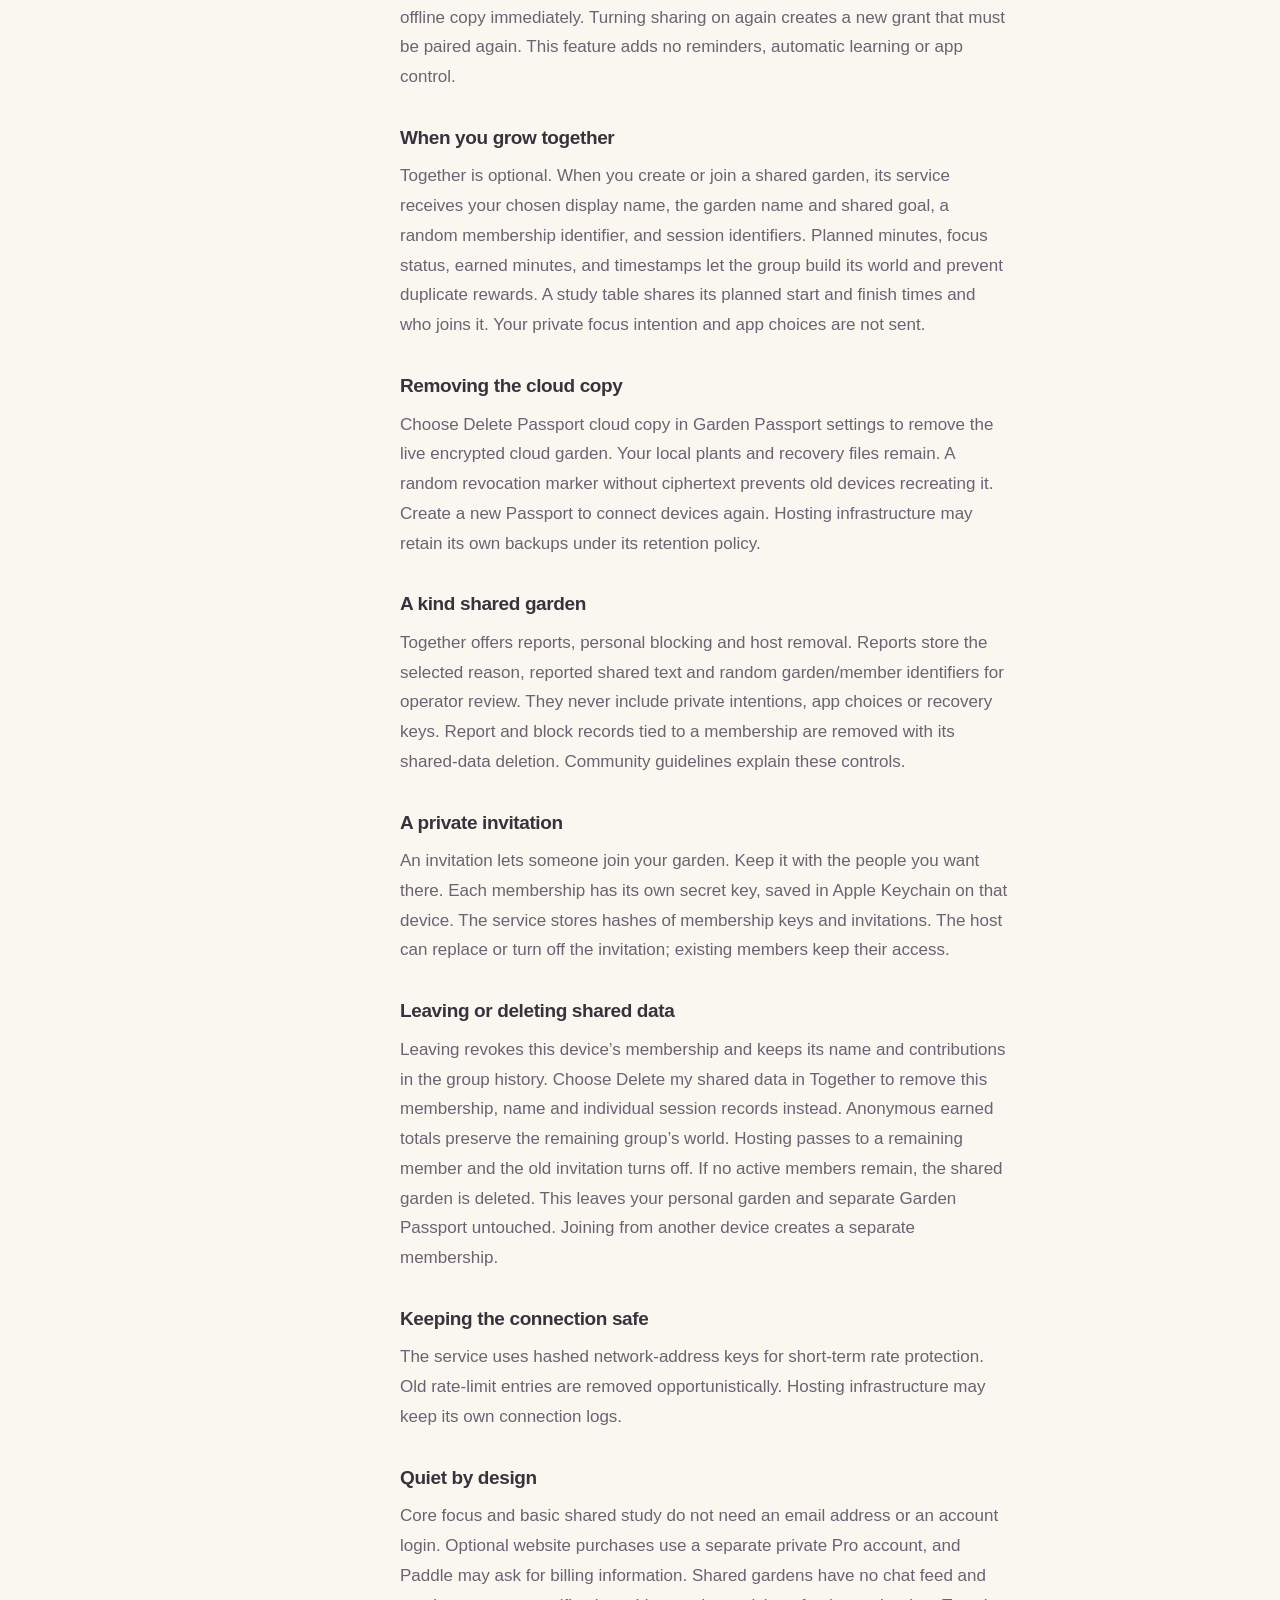
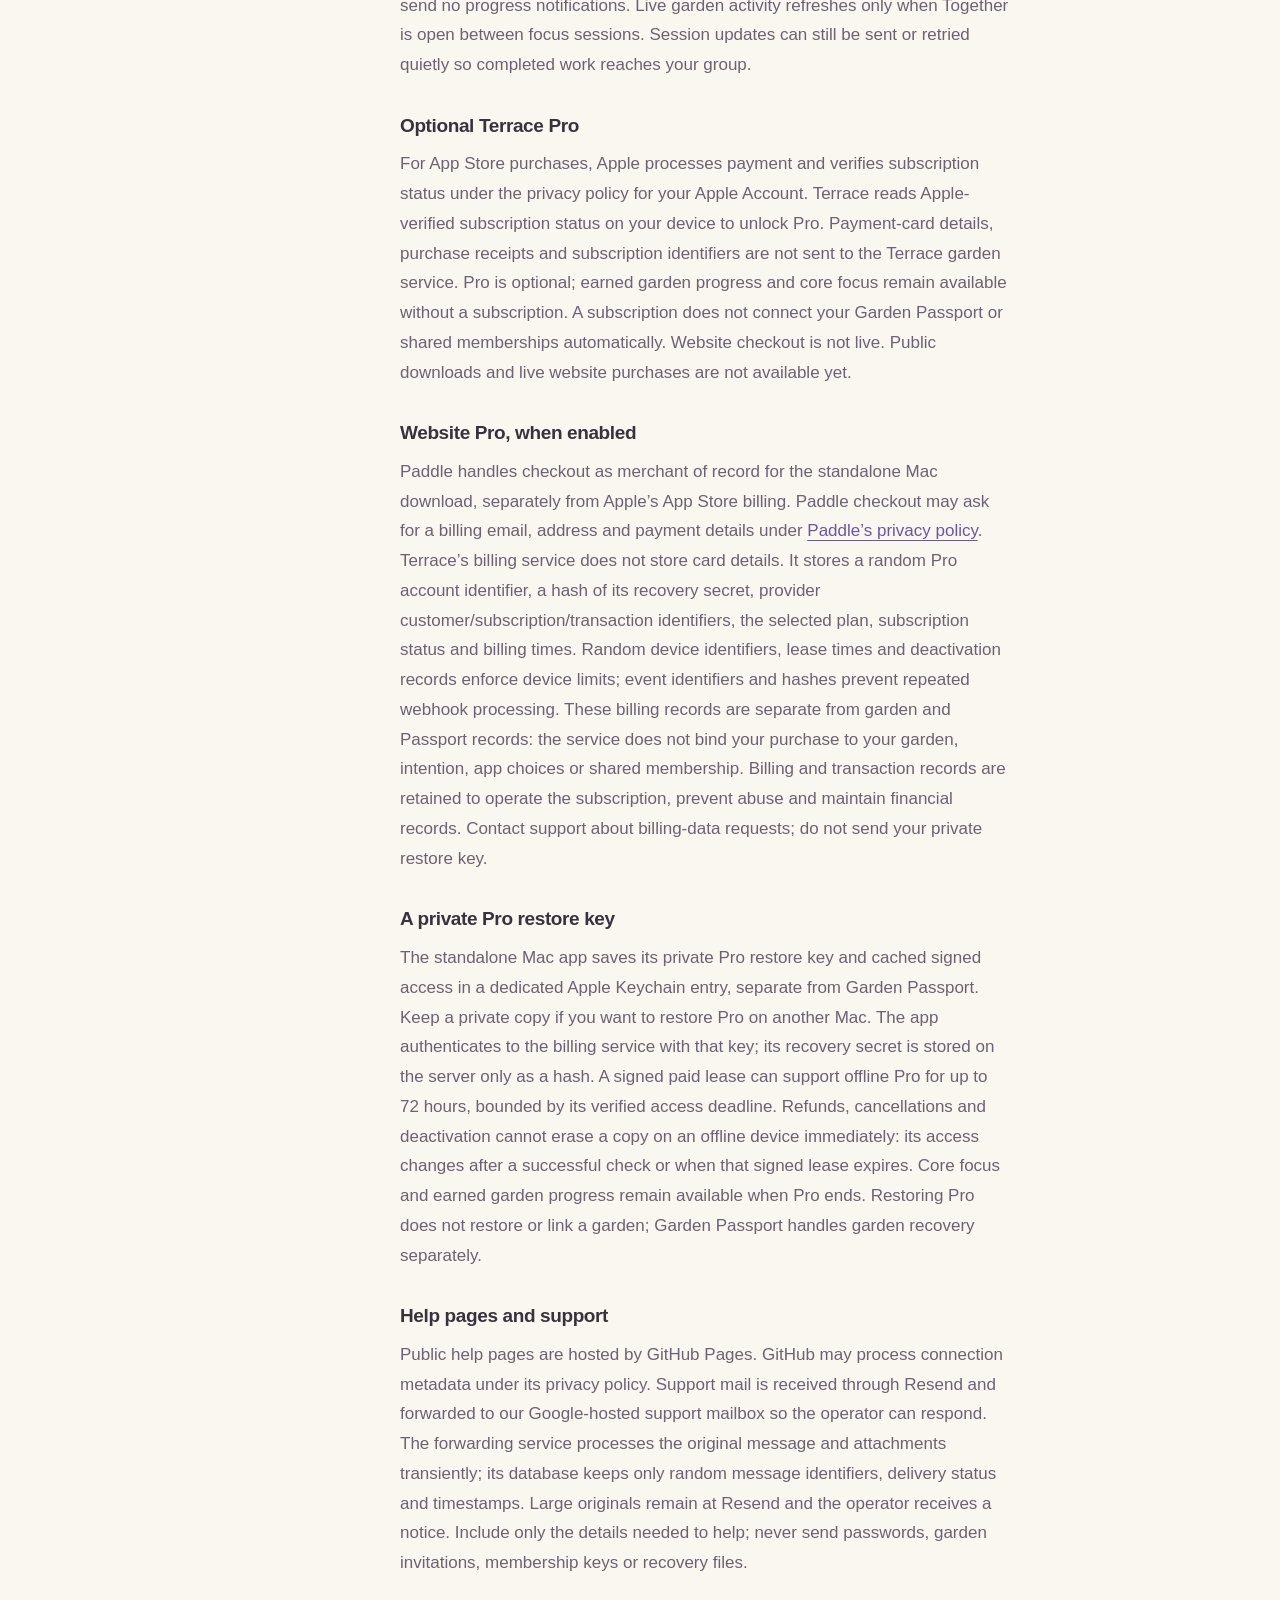
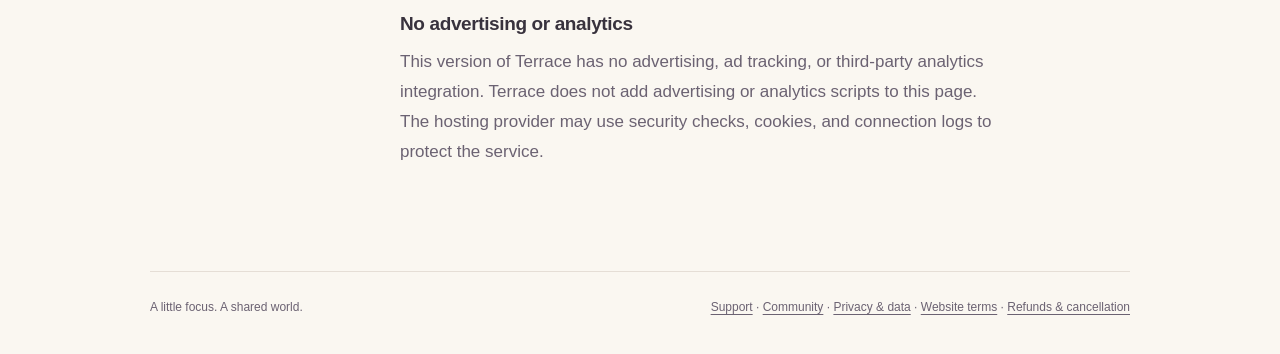
==== commit 217c73b4: "Clarify Terrace website policies and standalone billing" ====
--- a/docs/privacy/index.html
+++ b/docs/privacy/index.html
@@ -53,8 +53,8 @@
 </style></head>
 <body><a class="skip" href="#main">Skip to content</a><div class="shell">
 <header class="masthead"><a class="brand" href="../" aria-label="Terrace home"><svg class="mark" viewBox="0 0 100 100" aria-hidden="true" focusable="false"><path class="fold" d="M 12 31 L 50 20 L 88 31 L 88 26.5 L 50 15.5 L 12 26.5 Z M 21 57.5 L 50 49 L 79 57.5 L 79 53.5 L 50 45 L 21 53.5 Z M 30 81 L 50 75 L 70 81 L 70 77.5 L 50 71.5 L 30 77.5 Z"/><path d="M 12 31 L 50 42 L 88 31 L 50 20 Z M 21 57.5 L 50 66 L 79 57.5 L 50 49 Z M 30 81 L 50 87 L 70 81 L 50 75 Z"/></svg>Terrace</a><a class="nav-link" href="../privacy/">Privacy &amp; data</a></header>
-<main id="main"><div class="intro"><p class="eyebrow">Privacy &amp; data</p><h1>Your focus is yours.</h1><p class="lede">A quiet place to study, with a clear view of what stays on your device and what you choose to share.</p><time class="date" datetime="2026-10-21">Updated 21 October 2026</time></div>
-<div class="document"><nav class="contents" aria-label="On this page"><p>On this page</p><ol><li><a href="#your-space">Your own space</a></li><li><a href="#protection">Optional app protection</a></li><li><a href="#together">When you grow together</a></li><li><a href="#passport-deletion">Removing the cloud copy</a></li><li><a href="#safety">A kind shared garden</a></li><li><a href="#invitations">A private invitation</a></li><li><a href="#leaving">Leaving or deleting shared data</a></li><li><a href="#connection">Keeping the connection safe</a></li><li><a href="#quiet">Quiet by design</a></li><li><a href="#purchases">Optional Terrace Pro</a></li><li><a href="#website-support">Help pages and support</a></li><li><a href="#advertising">No advertising or analytics</a></li></ol></nav>
-<article class="policy" aria-label="Terrace privacy policy"><aside class="note"><p>Private study stays on your device. Together is optional. Only the details needed to grow a shared garden reach its service.</p></aside><section id="your-space" aria-labelledby="your-space-title"><h2 id="your-space-title">Your own space</h2><p>Your private focus intention and app choices stay on your device. Garden Passport is optional: your personal plants and arrangements can sync as encrypted data. Only devices holding your private recovery file can open that garden. The service never receives its encryption key. Keep recovery files private; they contain the key and an encrypted garden copy. Terrace does not capture your screen or read your documents or agent conversations.</p></section><section id="protection" aria-labelledby="protection-title"><h2 id="protection-title">Optional app protection</h2><p>On Mac, Terrace keeps local records of apps it hides so it can restore them safely. On iPhone and iPad, optional Screen Time access lets Apple shield the apps, categories, and websites you select. Those private selection tokens stay on your device. Session timing and a random session identifier let its on-device extensions release protection when focus ends. Distraction attempts are not sent to the garden service or announced to friends.</p></section><section id="together" aria-labelledby="together-title"><h2 id="together-title">When you grow together</h2><p>Together is optional. When you create or join a shared garden, its service receives your chosen display name, the garden name and shared goal, a random membership identifier, and session identifiers. Planned minutes, focus status, earned minutes, and timestamps let the group build its world and prevent duplicate rewards. A study table shares its planned start and finish times and who joins it. Your private focus intention and app choices are not sent.</p></section><section id="passport-deletion" aria-labelledby="passport-deletion-title"><h2 id="passport-deletion-title">Removing the cloud copy</h2><p>Choose Delete Passport cloud copy in Garden Passport settings to remove the live encrypted cloud garden. Your local plants and recovery files remain. A random revocation marker without ciphertext prevents old devices recreating it. Create a new Passport to connect devices again. Hosting infrastructure may retain its own backups under its retention policy.</p></section><section id="safety" aria-labelledby="safety-title"><h2 id="safety-title">A kind shared garden</h2><p>Together offers reports, personal blocking and host removal. Reports store the selected reason, reported shared text and random garden/member identifiers for operator review. They never include private intentions, app choices or recovery keys. Report and block records tied to a membership are removed with its shared-data deletion. Community guidelines explain these controls.</p></section><section id="invitations" aria-labelledby="invitations-title"><h2 id="invitations-title">A private invitation</h2><p>An invitation lets someone join your garden. Keep it with the people you want there. Each membership has its own secret key, saved in Apple Keychain on that device. The service stores hashes of membership keys and invitations. The host can replace or turn off the invitation; existing members keep their access.</p></section><section id="leaving" aria-labelledby="leaving-title"><h2 id="leaving-title">Leaving or deleting shared data</h2><p>Leaving revokes this device’s membership and keeps its name and contributions in the group history. Choose Delete my shared data in Together to remove this membership, name and individual session records instead. Anonymous earned totals preserve the remaining group’s world. Hosting passes to a remaining member and the old invitation turns off. If no active members remain, the shared garden is deleted. This leaves your personal garden and separate Garden Passport untouched. Joining from another device creates a separate membership.</p></section><section id="connection" aria-labelledby="connection-title"><h2 id="connection-title">Keeping the connection safe</h2><p>The service uses hashed network-address keys for short-term rate protection. Old rate-limit entries are removed opportunistically. Hosting infrastructure may keep its own connection logs.</p></section><section id="quiet" aria-labelledby="quiet-title"><h2 id="quiet-title">Quiet by design</h2><p>You do not need an email address or an account login. Shared gardens have no chat feed and send no progress notifications. Live garden activity refreshes only when Together is open between focus sessions. Session updates can still be sent or retried quietly so completed work reaches your group.</p></section><section id="purchases" aria-labelledby="purchases-title"><h2 id="purchases-title">Optional Terrace Pro</h2><p>For App Store purchases, Apple processes payment and verifies subscription status under the privacy policy for your Apple Account. Terrace reads Apple-verified subscription status on your device to unlock Pro. Payment-card details, purchase receipts and subscription identifiers are not sent to the Terrace garden service. Pro is optional; earned garden progress and core focus remain available without a subscription. A subscription does not connect your Garden Passport or shared memberships automatically.</p></section><section id="website-support" aria-labelledby="website-support-title"><h2 id="website-support-title">Help pages and support</h2><p>Public help pages are hosted by GitHub Pages. GitHub may process connection metadata under its privacy policy. Support mail is received through Resend and forwarded to our Google-hosted support mailbox so the operator can respond. The forwarding service processes the original message and attachments transiently; its database keeps only random message identifiers, delivery status and timestamps. Large originals remain at Resend and the operator receives a notice. Include only the details needed to help; never send passwords, garden invitations, membership keys or recovery files.</p></section><section id="advertising" aria-labelledby="advertising-title"><h2 id="advertising-title">No advertising or analytics</h2><p>This version of Terrace has no advertising, ad tracking, or third-party analytics integration. Terrace does not add advertising or analytics scripts to this page. The hosting provider may use security checks, cookies, and connection logs to protect the service.</p></section></article></div></main>
-<footer class="footer"><span>A little focus. A shared world.</span><span><a href="../support/">Support</a> · <a href="../community/">Community</a> · <a href="../privacy/">Privacy &amp; data</a></span></footer>
+<main id="main"><div class="intro"><p class="eyebrow">Privacy &amp; data</p><h1>Your focus is yours.</h1><p class="lede">A quiet place to study, with a clear view of what stays on your device and what you choose to share.</p><time class="date" datetime="2026-10-24">Updated 24 October 2026</time></div>
+<div class="document"><nav class="contents" aria-label="On this page"><p>On this page</p><ol><li><a href="#responsible-supplier">Who provides Terrace</a></li><li><a href="#your-space">Your own space</a></li><li><a href="#protection">Optional app protection</a></li><li><a href="#local-observations">Optional local timer sharing</a></li><li><a href="#together">When you grow together</a></li><li><a href="#passport-deletion">Removing the cloud copy</a></li><li><a href="#safety">A kind shared garden</a></li><li><a href="#invitations">A private invitation</a></li><li><a href="#leaving">Leaving or deleting shared data</a></li><li><a href="#connection">Keeping the connection safe</a></li><li><a href="#quiet">Quiet by design</a></li><li><a href="#purchases">Optional Terrace Pro</a></li><li><a href="#website-pro">Website Pro, when enabled</a></li><li><a href="#pro-recovery">A private Pro restore key</a></li><li><a href="#website-support">Help pages and support</a></li><li><a href="#advertising">No advertising or analytics</a></li></ol></nav>
+<article class="policy" aria-label="Terrace privacy policy"><aside class="note"><p>Private study stays on your device. Together is optional. Only the details needed to grow a shared garden reach its service.</p></aside><section id="responsible-supplier" aria-labelledby="responsible-supplier-title"><h2 id="responsible-supplier-title">Who provides Terrace</h2><p>Kaden Zheng, trading as Terrace, provides Terrace and is responsible for the data practices described here. Contact <a href="mailto:veil@tryrlay.com">veil@tryrlay.com</a> for privacy requests or product support. Terrace is coming soon. Public downloads and live website purchases are not available yet.</p></section><section id="your-space" aria-labelledby="your-space-title"><h2 id="your-space-title">Your own space</h2><p>Your private focus intention and app choices stay on your device. Garden Passport is optional: your personal plants and arrangements can sync as encrypted data. Only devices holding your private recovery file can open that garden. The service never receives its encryption key. Keep recovery files private; they contain the key and an encrypted garden copy. Terrace does not capture your screen or read your documents or agent conversations.</p></section><section id="protection" aria-labelledby="protection-title"><h2 id="protection-title">Optional app protection</h2><p>On Mac, Terrace keeps local records of apps it hides so it can restore them safely. On iPhone and iPad, optional Screen Time access lets Apple shield the apps, categories, and websites you select. Those private selection tokens stay on your device. Session timing and a random session identifier let its on-device extensions release protection when focus ends. Distraction attempts are not sent to the garden service or announced to friends.</p></section><section id="local-observations" aria-labelledby="local-observations-title"><h2 id="local-observations-title">Optional local timer sharing</h2><p>On Mac, Local focus observations is off by default. If you enable it in Settings, Terrace writes a bounded local file of timer and break changes, timestamps, timer completion or early-exit results, and local identifiers. It does not include your study intention, app choices, garden progress, screen, documents or agent conversations. Nothing from this export is sent to the garden service. A diagnostic tool needs its own deliberate opt-in and pairing with the exact path Terrace displays. Turning sharing off or choosing Delete local observations stops production and clears its timer history, leaving a small withdrawal record. A paired tool must check again to receive that withdrawal; Terrace cannot erase an offline copy immediately. Turning sharing on again creates a new grant that must be paired again. This feature adds no reminders, automatic learning or app control.</p></section><section id="together" aria-labelledby="together-title"><h2 id="together-title">When you grow together</h2><p>Together is optional. When you create or join a shared garden, its service receives your chosen display name, the garden name and shared goal, a random membership identifier, and session identifiers. Planned minutes, focus status, earned minutes, and timestamps let the group build its world and prevent duplicate rewards. A study table shares its planned start and finish times and who joins it. Your private focus intention and app choices are not sent.</p></section><section id="passport-deletion" aria-labelledby="passport-deletion-title"><h2 id="passport-deletion-title">Removing the cloud copy</h2><p>Choose Delete Passport cloud copy in Garden Passport settings to remove the live encrypted cloud garden. Your local plants and recovery files remain. A random revocation marker without ciphertext prevents old devices recreating it. Create a new Passport to connect devices again. Hosting infrastructure may retain its own backups under its retention policy.</p></section><section id="safety" aria-labelledby="safety-title"><h2 id="safety-title">A kind shared garden</h2><p>Together offers reports, personal blocking and host removal. Reports store the selected reason, reported shared text and random garden/member identifiers for operator review. They never include private intentions, app choices or recovery keys. Report and block records tied to a membership are removed with its shared-data deletion. Community guidelines explain these controls.</p></section><section id="invitations" aria-labelledby="invitations-title"><h2 id="invitations-title">A private invitation</h2><p>An invitation lets someone join your garden. Keep it with the people you want there. Each membership has its own secret key, saved in Apple Keychain on that device. The service stores hashes of membership keys and invitations. The host can replace or turn off the invitation; existing members keep their access.</p></section><section id="leaving" aria-labelledby="leaving-title"><h2 id="leaving-title">Leaving or deleting shared data</h2><p>Leaving revokes this device’s membership and keeps its name and contributions in the group history. Choose Delete my shared data in Together to remove this membership, name and individual session records instead. Anonymous earned totals preserve the remaining group’s world. Hosting passes to a remaining member and the old invitation turns off. If no active members remain, the shared garden is deleted. This leaves your personal garden and separate Garden Passport untouched. Joining from another device creates a separate membership.</p></section><section id="connection" aria-labelledby="connection-title"><h2 id="connection-title">Keeping the connection safe</h2><p>The service uses hashed network-address keys for short-term rate protection. Old rate-limit entries are removed opportunistically. Hosting infrastructure may keep its own connection logs.</p></section><section id="quiet" aria-labelledby="quiet-title"><h2 id="quiet-title">Quiet by design</h2><p>Core focus and basic shared study do not need an email address or an account login. Optional website purchases use a separate private Pro account, and Paddle may ask for billing information. Shared gardens have no chat feed and send no progress notifications. Live garden activity refreshes only when Together is open between focus sessions. Session updates can still be sent or retried quietly so completed work reaches your group.</p></section><section id="purchases" aria-labelledby="purchases-title"><h2 id="purchases-title">Optional Terrace Pro</h2><p>For App Store purchases, Apple processes payment and verifies subscription status under the privacy policy for your Apple Account. Terrace reads Apple-verified subscription status on your device to unlock Pro. Payment-card details, purchase receipts and subscription identifiers are not sent to the Terrace garden service. Pro is optional; earned garden progress and core focus remain available without a subscription. A subscription does not connect your Garden Passport or shared memberships automatically. Website checkout is not live. Public downloads and live website purchases are not available yet.</p></section><section id="website-pro" aria-labelledby="website-pro-title"><h2 id="website-pro-title">Website Pro, when enabled</h2><p>Paddle handles checkout as merchant of record for the standalone Mac download, separately from Apple’s App Store billing. Paddle checkout may ask for a billing email, address and payment details under <a href="https://www.paddle.com/legal/privacy">Paddle’s privacy policy</a>. Terrace’s billing service does not store card details. It stores a random Pro account identifier, a hash of its recovery secret, provider customer/subscription/transaction identifiers, the selected plan, subscription status and billing times. Random device identifiers, lease times and deactivation records enforce device limits; event identifiers and hashes prevent repeated webhook processing. These billing records are separate from garden and Passport records: the service does not bind your purchase to your garden, intention, app choices or shared membership. Billing and transaction records are retained to operate the subscription, prevent abuse and maintain financial records. Contact support about billing-data requests; do not send your private restore key.</p></section><section id="pro-recovery" aria-labelledby="pro-recovery-title"><h2 id="pro-recovery-title">A private Pro restore key</h2><p>The standalone Mac app saves its private Pro restore key and cached signed access in a dedicated Apple Keychain entry, separate from Garden Passport. Keep a private copy if you want to restore Pro on another Mac. The app authenticates to the billing service with that key; its recovery secret is stored on the server only as a hash. A signed paid lease can support offline Pro for up to 72 hours, bounded by its verified access deadline. Refunds, cancellations and deactivation cannot erase a copy on an offline device immediately: its access changes after a successful check or when that signed lease expires. Core focus and earned garden progress remain available when Pro ends. Restoring Pro does not restore or link a garden; Garden Passport handles garden recovery separately.</p></section><section id="website-support" aria-labelledby="website-support-title"><h2 id="website-support-title">Help pages and support</h2><p>Public help pages are hosted by GitHub Pages. GitHub may process connection metadata under its privacy policy. Support mail is received through Resend and forwarded to our Google-hosted support mailbox so the operator can respond. The forwarding service processes the original message and attachments transiently; its database keeps only random message identifiers, delivery status and timestamps. Large originals remain at Resend and the operator receives a notice. Include only the details needed to help; never send passwords, garden invitations, membership keys or recovery files.</p></section><section id="advertising" aria-labelledby="advertising-title"><h2 id="advertising-title">No advertising or analytics</h2><p>This version of Terrace has no advertising, ad tracking, or third-party analytics integration. Terrace does not add advertising or analytics scripts to this page. The hosting provider may use security checks, cookies, and connection logs to protect the service.</p></section></article></div></main>
+<footer class="footer"><span>A little focus. A shared world.</span><span><a href="../support/">Support</a> · <a href="../community/">Community</a> · <a href="../privacy/">Privacy &amp; data</a> · <a href="../terms/">Website terms</a> · <a href="../refunds/">Refunds &amp; cancellation</a></span></footer>
 </div></body></html>
